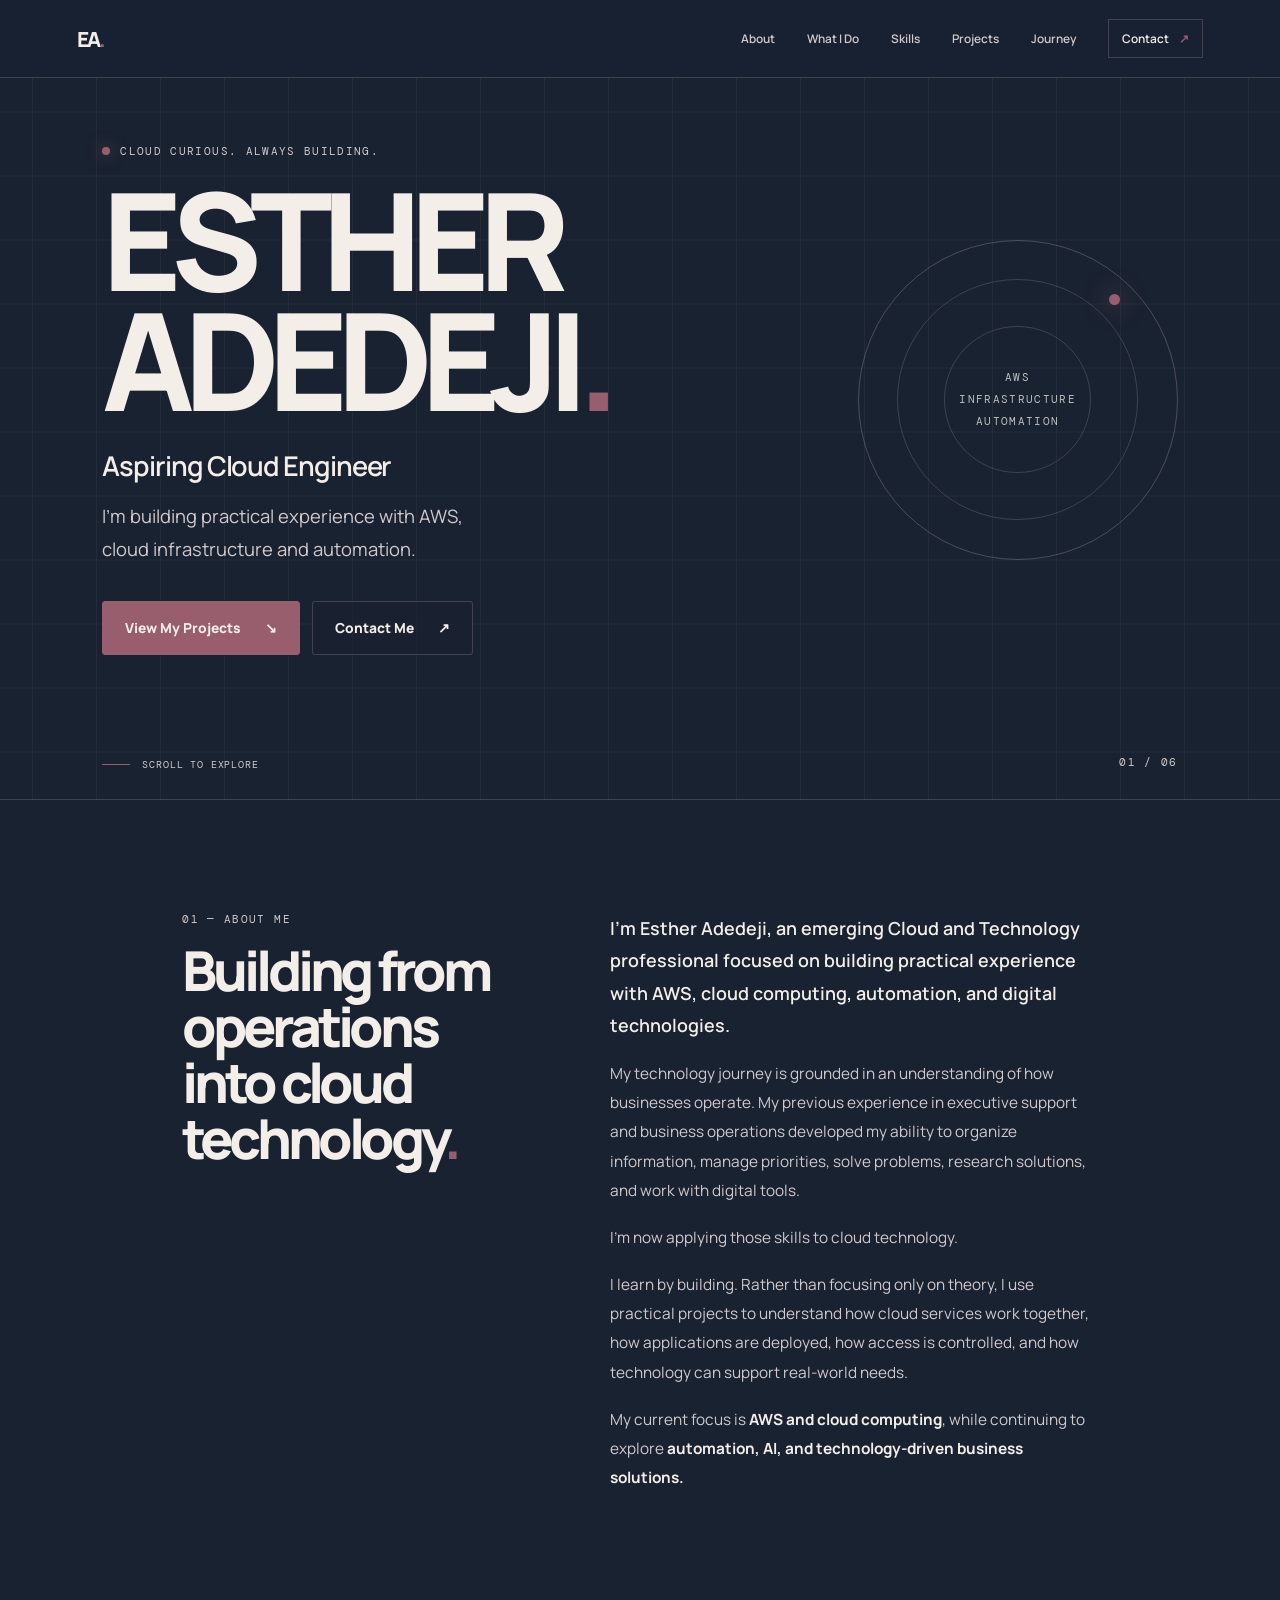
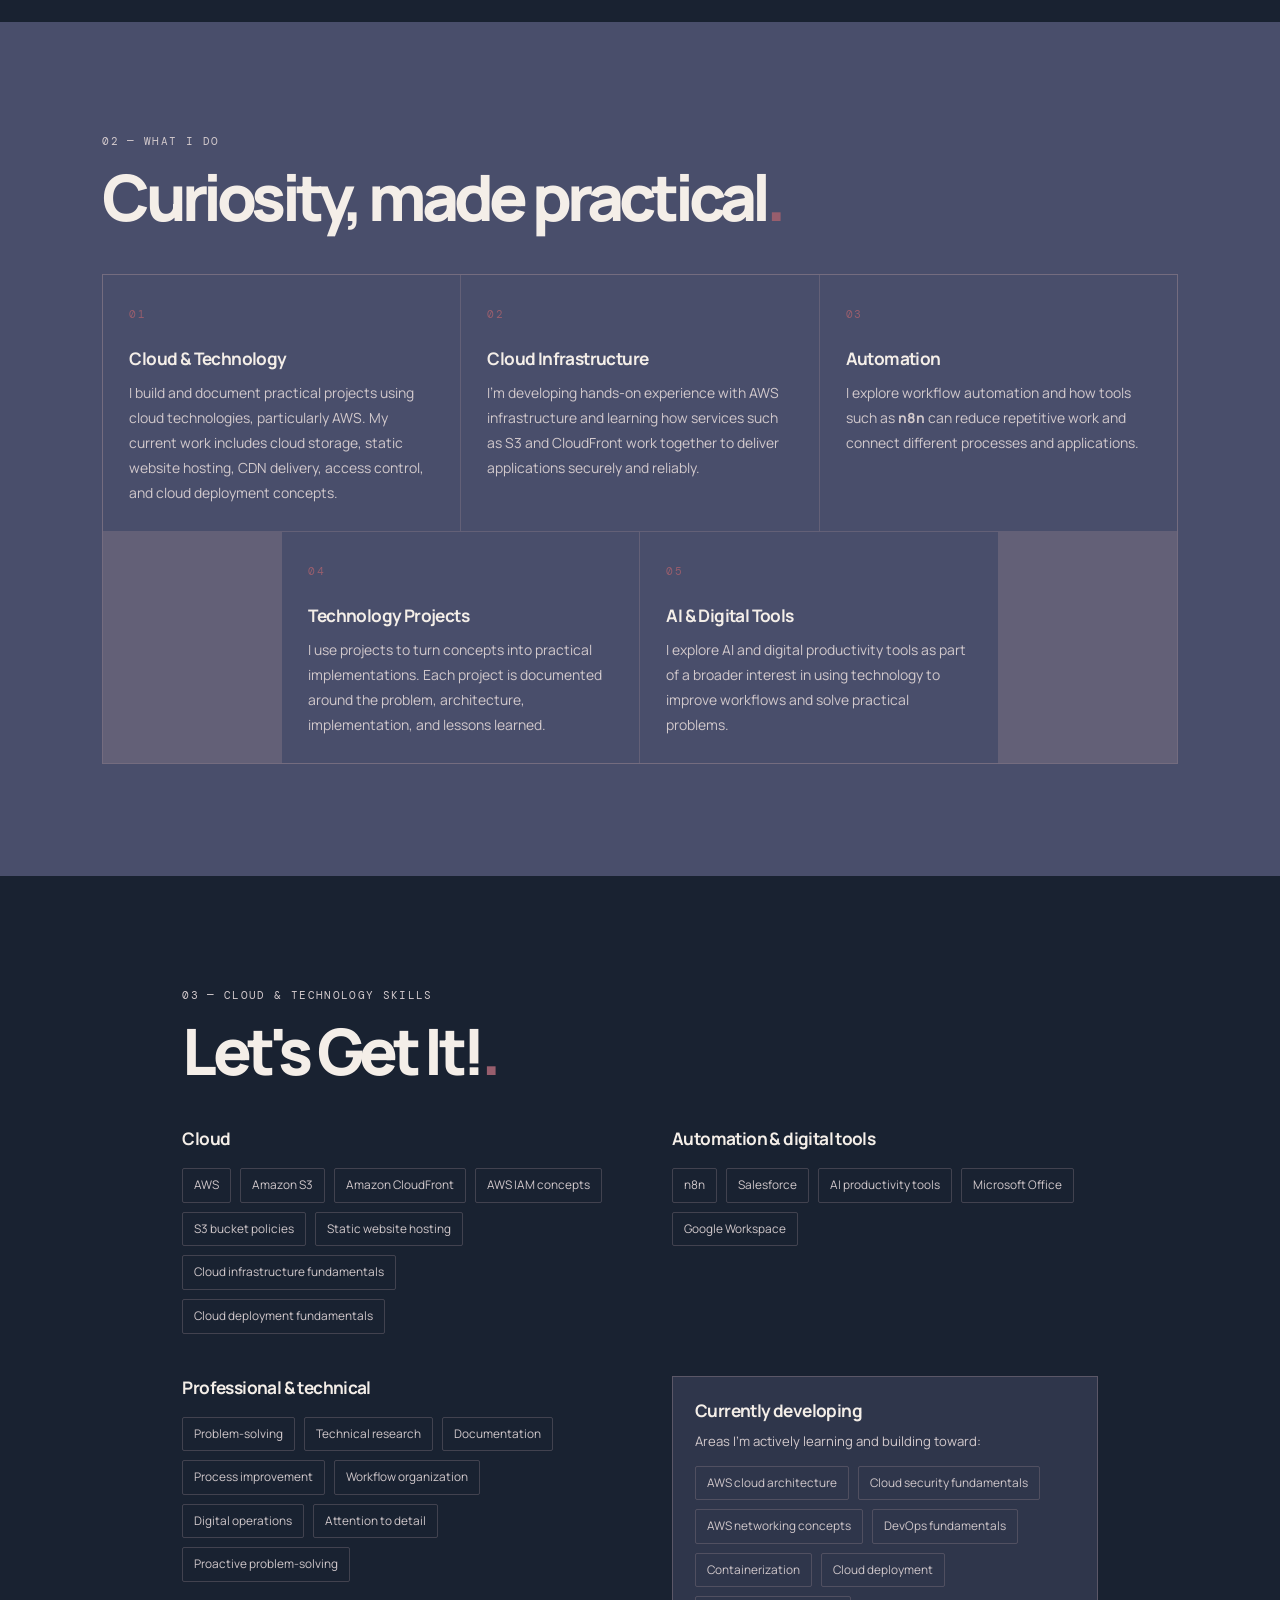
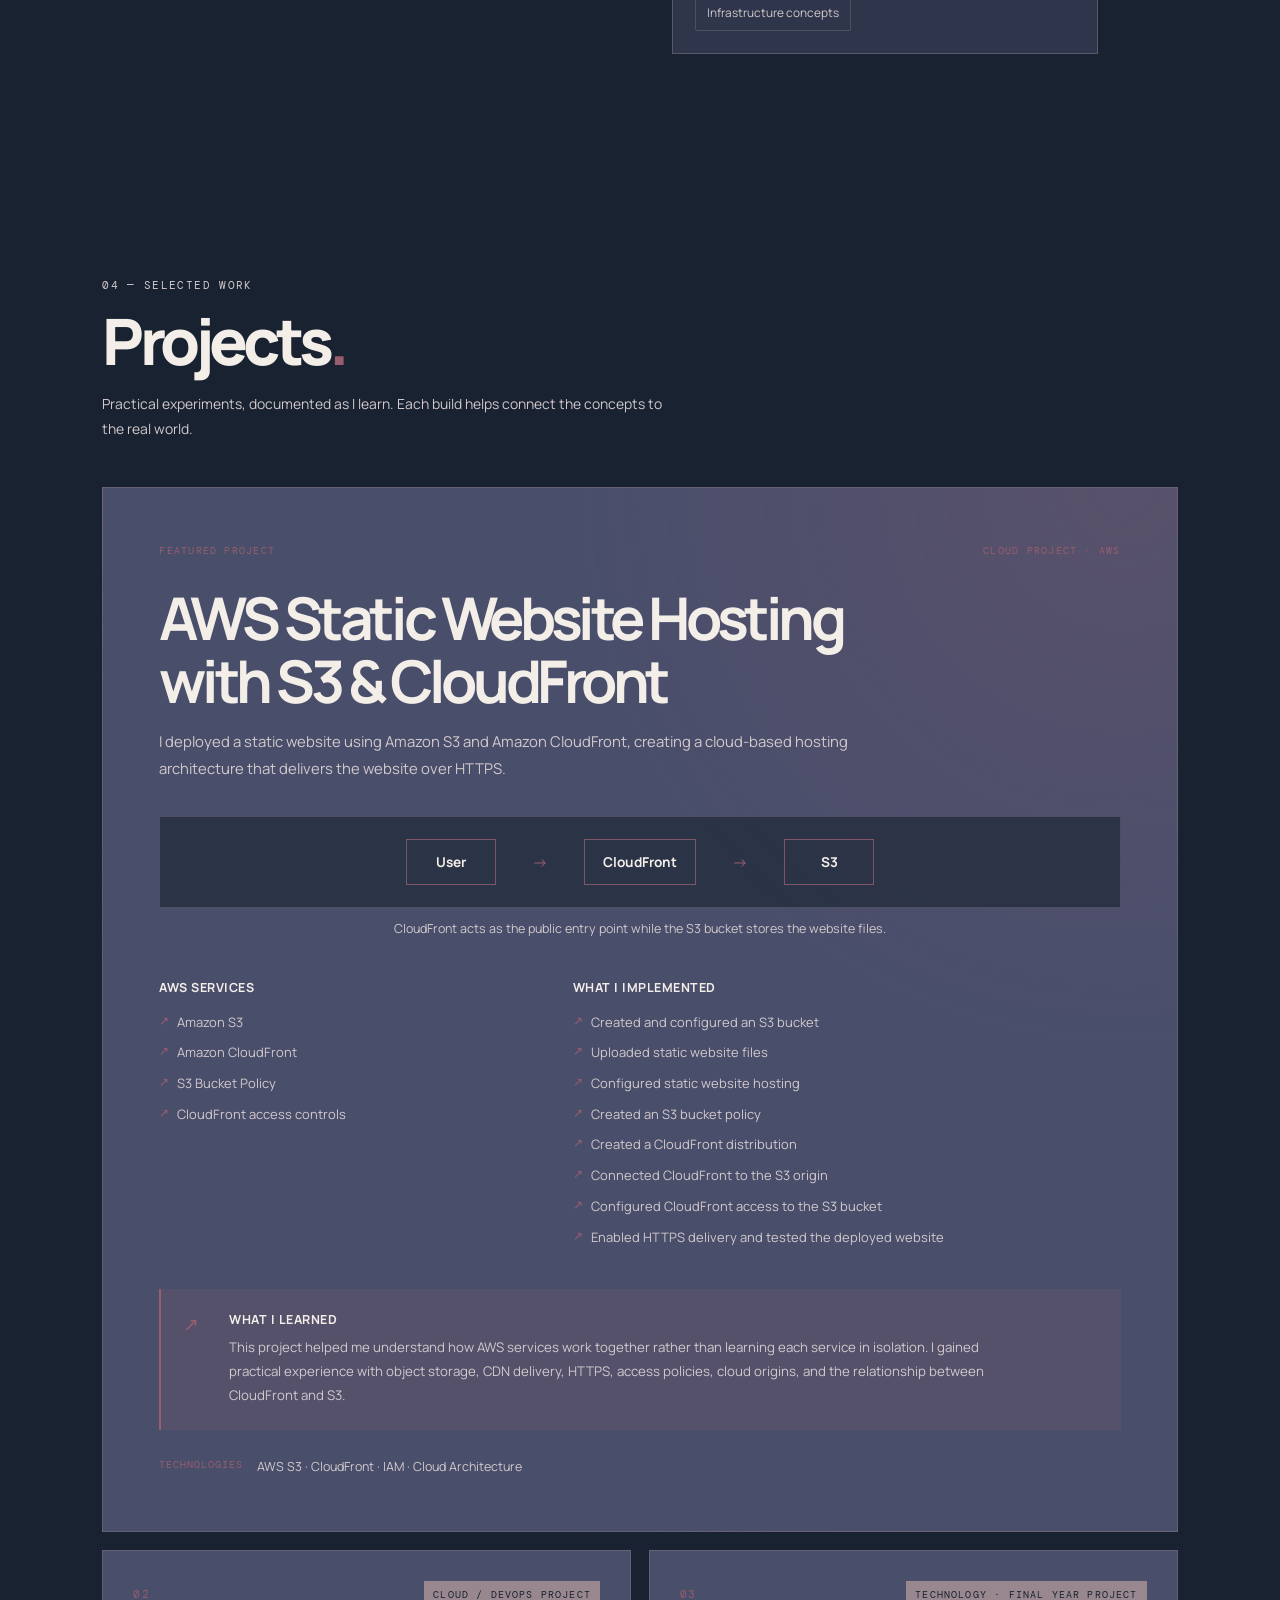
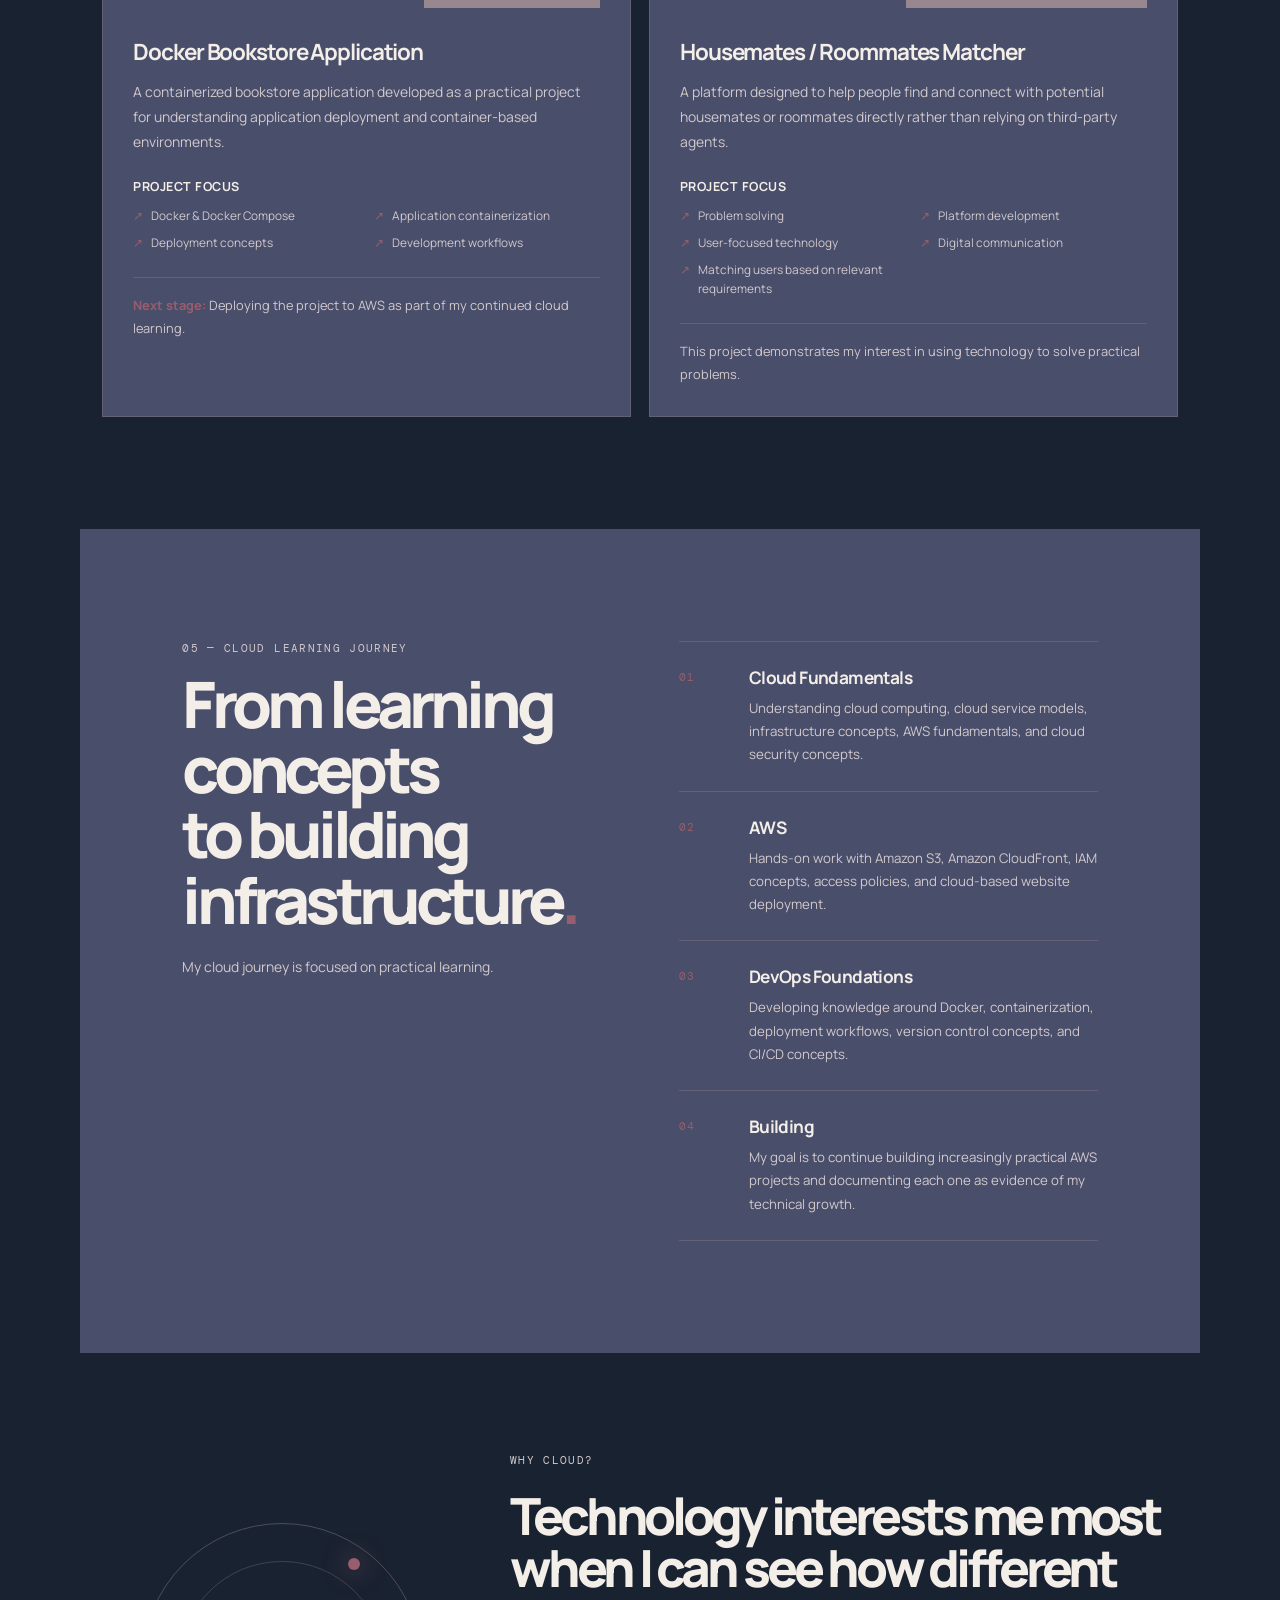
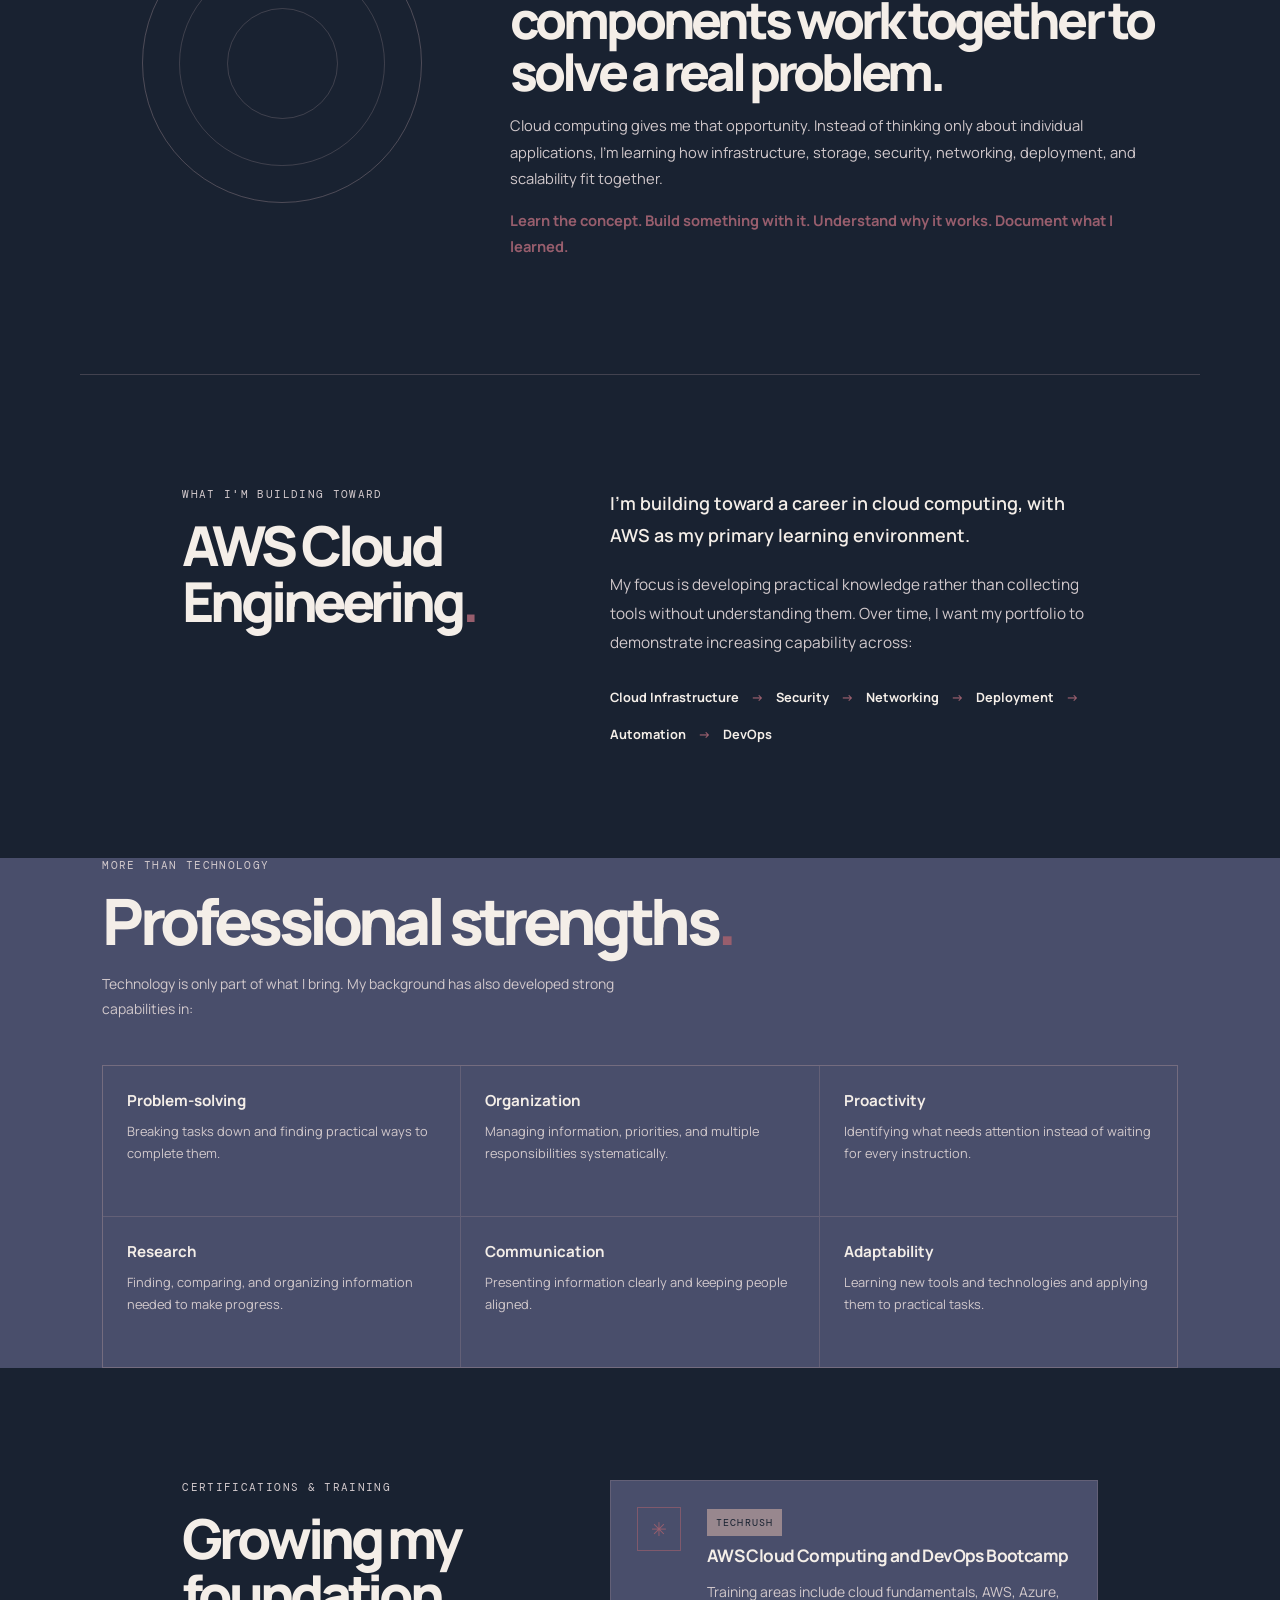
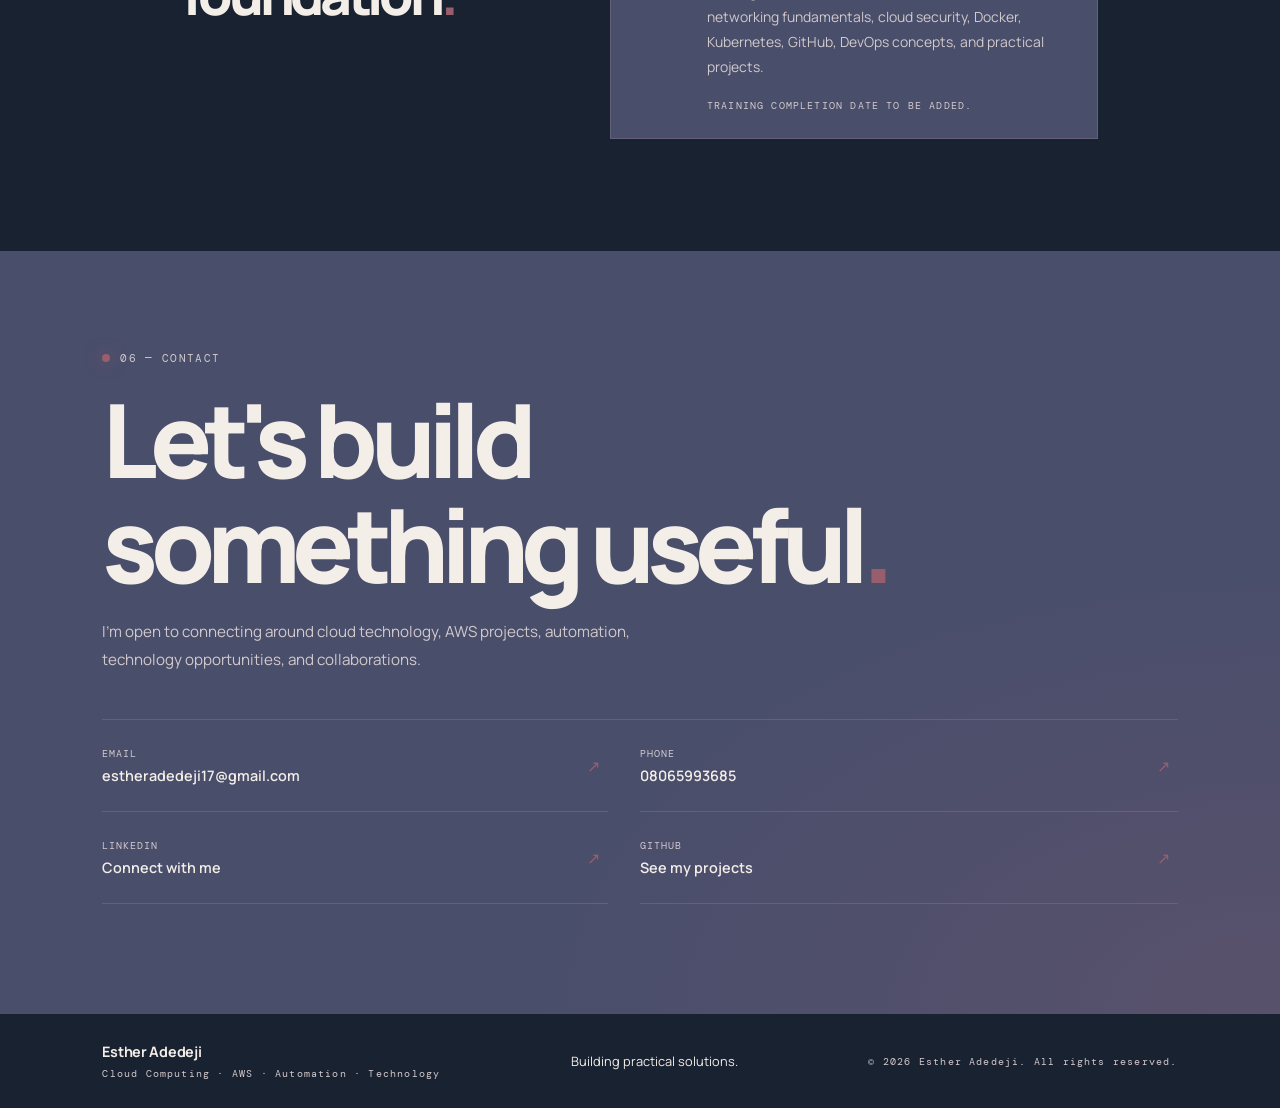
==== index.html @ 217da43b "Initial commit" ====
<!doctype html>
<html lang="en">
  <head>
    <meta charset="utf-8">
    <meta name="viewport" content="width=device-width, initial-scale=1">
    <meta
      name="description"
      content="Esther Adedeji is an emerging cloud and technology professional building practical experience with AWS, cloud infrastructure, and automation."
    >
    <meta name="theme-color" content="#192231">
    <title>Esther Adedeji | Cloud &amp; Technology</title>
    <link rel="stylesheet" href="style.css">
  </head>
  <body>
    <header class="site-header">
      <a class="wordmark" href="#home" aria-label="Esther Adedeji, home">EA<span class="accent">.</span></a>
      <nav class="main-nav" aria-label="Main navigation">
        <a href="#about">About</a>
        <a href="#what-i-do">What I Do</a>
        <a href="#skills">Skills</a>
        <a href="#projects">Projects</a>
        <a href="#journey">Journey</a>
        <a class="nav-contact" href="#contact">Contact <span aria-hidden="true">↗</span></a>
      </nav>
    </header>

    <main>
      <section class="hero" id="home" aria-labelledby="intro-title">
        <div class="hero-content">
          <p class="eyebrow"><span class="status-dot" aria-hidden="true"></span> Cloud curious. Always building.</p>
          <h1 id="intro-title">ESTHER<br>ADEDEJI<span class="accent">.</span></h1>
          <p class="role">Aspiring Cloud Engineer</p>
          <p class="intro">
            I'm building practical experience with AWS,<br class="desktop-break">
            cloud infrastructure and automation.
          </p>
          <div class="hero-actions">
            <a class="button" href="#projects">View My Projects <span aria-hidden="true">↘</span></a>
            <a class="button button-secondary" href="#contact">Contact Me <span aria-hidden="true">↗</span></a>
          </div>
        </div>
        <div class="hero-mark" aria-hidden="true">
          <span class="mark-line"></span>
          <span class="mark-text">AWS<br>INFRASTRUCTURE<br>AUTOMATION</span>
          <span class="mark-orbit"></span>
        </div>
        <a class="scroll-cue" href="#about"><span></span> Scroll to explore</a>
        <p class="hero-index" aria-hidden="true">01 / 06</p>
      </section>

      <section class="section about-section" id="about" aria-labelledby="about-title">
        <div class="section-label">
          <p class="eyebrow">01 — About me</p>
          <h2 id="about-title">Building from operations into cloud technology<span class="accent">.</span></h2>
        </div>
        <div class="section-copy">
          <p class="lead">I’m Esther Adedeji, an emerging Cloud and Technology professional focused on building practical experience with AWS, cloud computing, automation, and digital technologies.</p>
          <p>My technology journey is grounded in an understanding of how businesses operate. My previous experience in executive support and business operations developed my ability to organize information, manage priorities, solve problems, research solutions, and work with digital tools.</p>
          <p>I’m now applying those skills to cloud technology.</p>
          <p>I learn by building. Rather than focusing only on theory, I use practical projects to understand how cloud services work together, how applications are deployed, how access is controlled, and how technology can support real-world needs.</p>
          <p>My current focus is <strong>AWS and cloud computing</strong>, while continuing to explore <strong>automation, AI, and technology-driven business solutions.</strong></p>
        </div>
      </section>

      <section class="section what-section" id="what-i-do" aria-labelledby="what-title">
        <div class="section-heading">
          <p class="eyebrow">02 — What I do</p>
          <h2 id="what-title">Curiosity, made practical<span class="accent">.</span></h2>
        </div>
        <div class="service-grid">
          <article class="service-card">
            <span class="card-index">01</span>
            <h3>Cloud &amp; Technology</h3>
            <p>I build and document practical projects using cloud technologies, particularly AWS. My current work includes cloud storage, static website hosting, CDN delivery, access control, and cloud deployment concepts.</p>
          </article>
          <article class="service-card">
            <span class="card-index">02</span>
            <h3>Cloud Infrastructure</h3>
            <p>I’m developing hands-on experience with AWS infrastructure and learning how services such as S3 and CloudFront work together to deliver applications securely and reliably.</p>
          </article>
          <article class="service-card">
            <span class="card-index">03</span>
            <h3>Automation</h3>
            <p>I explore workflow automation and how tools such as <strong>n8n</strong> can reduce repetitive work and connect different processes and applications.</p>
          </article>
          <article class="service-card">
            <span class="card-index">04</span>
            <h3>Technology Projects</h3>
            <p>I use projects to turn concepts into practical implementations. Each project is documented around the problem, architecture, implementation, and lessons learned.</p>
          </article>
          <article class="service-card">
            <span class="card-index">05</span>
            <h3>AI &amp; Digital Tools</h3>
            <p>I explore AI and digital productivity tools as part of a broader interest in using technology to improve workflows and solve practical problems.</p>
          </article>
        </div>
      </section>

      <section class="section skills-section" id="skills" aria-labelledby="skills-title">
        <div class="section-heading">
          <p class="eyebrow">03 — Cloud &amp; technology skills</p>
          <h2 id="skills-title">Let's Get It!<span class="accent">.</span></h2>
        </div>
        <div class="skills-grid">
          <article class="skill-group">
            <h3>Cloud</h3>
            <ul class="tag-list">
              <li>AWS</li><li>Amazon S3</li><li>Amazon CloudFront</li><li>AWS IAM concepts</li>
              <li>S3 bucket policies</li><li>Static website hosting</li><li>Cloud infrastructure fundamentals</li>
              <li>Cloud deployment fundamentals</li>
            </ul>
          </article>
          <article class="skill-group">
            <h3>Automation &amp; digital tools</h3>
            <ul class="tag-list">
              <li>n8n</li><li>Salesforce</li><li>AI productivity tools</li><li>Microsoft Office</li><li>Google Workspace</li>
            </ul>
          </article>
          <article class="skill-group">
            <h3>Professional &amp; technical</h3>
            <ul class="tag-list">
              <li>Problem-solving</li><li>Technical research</li><li>Documentation</li><li>Process improvement</li>
              <li>Workflow organization</li><li>Digital operations</li><li>Attention to detail</li><li>Proactive problem-solving</li>
            </ul>
          </article>
          <article class="skill-group developing-group">
            <h3>Currently developing</h3>
            <p class="group-note">Areas I’m actively learning and building toward:</p>
            <ul class="tag-list">
              <li>AWS cloud architecture</li><li>Cloud security fundamentals</li><li>AWS networking concepts</li>
              <li>DevOps fundamentals</li><li>Containerization</li><li>Cloud deployment</li><li>Infrastructure concepts</li>
            </ul>
          </article>
        </div>
      </section>

      <section class="section projects-section" id="projects" aria-labelledby="projects-title">
        <div class="section-heading">
          <p class="eyebrow">04 — Selected work</p>
          <h2 id="projects-title">Projects<span class="accent">.</span></h2>
          <p class="section-intro">Practical experiments, documented as I learn. Each build helps connect the concepts to the real world.</p>
        </div>

        <article class="featured-project">
          <div class="project-topline"><span>FEATURED PROJECT</span><span>CLOUD PROJECT · AWS</span></div>
          <h3>AWS Static Website Hosting<br>with S3 &amp; CloudFront</h3>
          <p class="project-summary">I deployed a static website using Amazon S3 and Amazon CloudFront, creating a cloud-based hosting architecture that delivers the website over HTTPS.</p>
          <div class="architecture" aria-label="Architecture: User to CloudFront to S3">
            <span>User</span><i aria-hidden="true">→</i><span>CloudFront</span><i aria-hidden="true">→</i><span>S3</span>
          </div>
          <p class="architecture-note">CloudFront acts as the public entry point while the S3 bucket stores the website files.</p>
          <div class="project-details">
            <div>
              <h4>AWS services</h4>
              <ul class="check-list">
                <li>Amazon S3</li><li>Amazon CloudFront</li><li>S3 Bucket Policy</li><li>CloudFront access controls</li>
              </ul>
            </div>
            <div>
              <h4>What I implemented</h4>
              <ul class="check-list">
                <li>Created and configured an S3 bucket</li>
                <li>Uploaded static website files</li>
                <li>Configured static website hosting</li>
                <li>Created an S3 bucket policy</li>
                <li>Created a CloudFront distribution</li>
                <li>Connected CloudFront to the S3 origin</li>
                <li>Configured CloudFront access to the S3 bucket</li>
                <li>Enabled HTTPS delivery and tested the deployed website</li>
              </ul>
            </div>
          </div>
          <div class="learning-note">
            <span class="note-mark" aria-hidden="true">↗</span>
            <div>
              <h4>What I learned</h4>
              <p>This project helped me understand how AWS services work together rather than learning each service in isolation. I gained practical experience with object storage, CDN delivery, HTTPS, access policies, cloud origins, and the relationship between CloudFront and S3.</p>
            </div>
          </div>
          <div class="tech-line"><strong>TECHNOLOGIES</strong><span>AWS S3 · CloudFront · IAM · Cloud Architecture</span></div>
        </article>

        <div class="other-projects">
          <article class="project-card">
            <div class="project-card-heading"><span class="project-number">02</span><span class="project-type">CLOUD / DEVOPS PROJECT</span></div>
            <h3>Docker Bookstore Application</h3>
            <p>A containerized bookstore application developed as a practical project for understanding application deployment and container-based environments.</p>
            <h4>Project focus</h4>
            <ul class="check-list">
              <li>Docker &amp; Docker Compose</li><li>Application containerization</li>
              <li>Deployment concepts</li><li>Development workflows</li>
            </ul>
            <p class="next-stage"><strong>Next stage:</strong> Deploying the project to AWS as part of my continued cloud learning.</p>
          </article>
          <article class="project-card">
            <div class="project-card-heading"><span class="project-number">03</span><span class="project-type">TECHNOLOGY · FINAL YEAR PROJECT</span></div>
            <h3>Housemates / Roommates Matcher</h3>
            <p>A platform designed to help people find and connect with potential housemates or roommates directly rather than relying on third-party agents.</p>
            <h4>Project focus</h4>
            <ul class="check-list">
              <li>Problem solving</li><li>Platform development</li>
              <li>User-focused technology</li><li>Digital communication</li>
              <li>Matching users based on relevant requirements</li>
            </ul>
            <p class="next-stage">This project demonstrates my interest in using technology to solve practical problems.</p>
          </article>
        </div>
      </section>

      <section class="section journey-section" id="journey" aria-labelledby="journey-title">
        <div class="section-heading">
          <p class="eyebrow">05 — Cloud learning journey</p>
          <h2 id="journey-title">From learning concepts<br>to building infrastructure<span class="accent">.</span></h2>
          <p class="section-intro">My cloud journey is focused on practical learning.</p>
        </div>
        <div class="timeline">
          <article class="timeline-item">
            <span class="timeline-number">01</span><div><h3>Cloud Fundamentals</h3><p>Understanding cloud computing, cloud service models, infrastructure concepts, AWS fundamentals, and cloud security concepts.</p></div>
          </article>
          <article class="timeline-item">
            <span class="timeline-number">02</span><div><h3>AWS</h3><p>Hands-on work with Amazon S3, Amazon CloudFront, IAM concepts, access policies, and cloud-based website deployment.</p></div>
          </article>
          <article class="timeline-item">
            <span class="timeline-number">03</span><div><h3>DevOps Foundations</h3><p>Developing knowledge around Docker, containerization, deployment workflows, version control concepts, and CI/CD concepts.</p></div>
          </article>
          <article class="timeline-item">
            <span class="timeline-number">04</span><div><h3>Building</h3><p>My goal is to continue building increasingly practical AWS projects and documenting each one as evidence of my technical growth.</p></div>
          </article>
        </div>
      </section>

      <section class="why-section" aria-labelledby="why-title">
        <div class="why-orbit" aria-hidden="true"><span></span></div>
        <div class="why-copy">
          <p class="eyebrow">Why cloud?</p>
          <h2 id="why-title">Technology interests me most when I can see how different components work together to solve a real problem.</h2>
          <p>Cloud computing gives me that opportunity. Instead of thinking only about individual applications, I’m learning how infrastructure, storage, security, networking, deployment, and scalability fit together.</p>
          <p class="principle">Learn the concept. Build something with it. Understand why it works. Document what I learned.</p>
        </div>
      </section>

      <section class="section building-section" aria-labelledby="building-title">
        <div class="section-label">
          <p class="eyebrow">What I'm building toward</p>
          <h2 id="building-title">AWS Cloud Engineering<span class="accent">.</span></h2>
        </div>
        <div class="section-copy">
          <p class="lead">I’m building toward a career in cloud computing, with AWS as my primary learning environment.</p>
          <p>My focus is developing practical knowledge rather than collecting tools without understanding them. Over time, I want my portfolio to demonstrate increasing capability across:</p>
          <div class="capability-path" aria-label="Cloud infrastructure, security, networking, deployment, automation, DevOps">
            <span>Cloud Infrastructure</span><i aria-hidden="true">→</i><span>Security</span><i aria-hidden="true">→</i>
            <span>Networking</span><i aria-hidden="true">→</i><span>Deployment</span><i aria-hidden="true">→</i>
            <span>Automation</span><i aria-hidden="true">→</i><span>DevOps</span>
          </div>
        </div>
      </section>

      <section class="strengths-section" aria-labelledby="strengths-title">
        <div class="section-heading">
          <p class="eyebrow">More than technology</p>
          <h2 id="strengths-title">Professional strengths<span class="accent">.</span></h2>
          <p class="section-intro">Technology is only part of what I bring. My background has also developed strong capabilities in:</p>
        </div>
        <div class="strength-grid">
          <article><h3>Problem-solving</h3><p>Breaking tasks down and finding practical ways to complete them.</p></article>
          <article><h3>Organization</h3><p>Managing information, priorities, and multiple responsibilities systematically.</p></article>
          <article><h3>Proactivity</h3><p>Identifying what needs attention instead of waiting for every instruction.</p></article>
          <article><h3>Research</h3><p>Finding, comparing, and organizing information needed to make progress.</p></article>
          <article><h3>Communication</h3><p>Presenting information clearly and keeping people aligned.</p></article>
          <article><h3>Adaptability</h3><p>Learning new tools and technologies and applying them to practical tasks.</p></article>
        </div>
      </section>

      <section class="section training-section" aria-labelledby="training-title">
        <div class="section-label">
          <p class="eyebrow">Certifications &amp; training</p>
          <h2 id="training-title">Growing my foundation<span class="accent">.</span></h2>
        </div>
        <article class="training-card">
          <span class="training-icon" aria-hidden="true">✳</span>
          <div>
            <p class="project-type">TECHRUSH</p>
            <h3>AWS Cloud Computing and DevOps Bootcamp</h3>
            <p>Training areas include cloud fundamentals, AWS, Azure, networking fundamentals, cloud security, Docker, Kubernetes, GitHub, DevOps concepts, and practical projects.</p>
            <p class="training-footnote">Training completion date to be added.</p>
          </div>
        </article>
      </section>

      <section class="contact-section" id="contact" aria-labelledby="contact-title">
        <p class="eyebrow"><span class="status-dot" aria-hidden="true"></span> 06 — Contact</p>
        <h2 id="contact-title">Let's build<br>something useful<span class="accent">.</span></h2>
        <p class="contact-intro">I’m open to connecting around cloud technology, AWS projects, automation, technology opportunities, and collaborations.</p>
        <div class="contact-grid">
          <a href="mailto:estheradedeji17@gmail.com"><span>Email</span><strong>estheradedeji17@gmail.com</strong><span class="contact-arrow" aria-hidden="true">↗</span></a>
          <a href="tel:08065993685"><span>Phone</span><strong>08065993685</strong><span class="contact-arrow" aria-hidden="true">↗</span></a>
          <a href="https://www.linkedin.com/in/esther-adedeji-15a470213/" target="_blank" rel="noopener noreferrer"><span>LinkedIn</span><strong>Connect with me</strong><span class="contact-arrow" aria-hidden="true">↗</span></a>
          <a href="https://github.com/EstelleOO7" target="_blank" rel="noopener noreferrer"><span>GitHub</span><strong>See my projects</strong><span class="contact-arrow" aria-hidden="true">↗</span></a>
        </div>
      </section>
    </main>

    <footer class="site-footer">
      <div class="footer-brand"><strong>Esther Adedeji</strong><span>Cloud Computing · AWS · Automation · Technology</span></div>
      <p>Building practical solutions.</p>
      <span class="copyright">© 2026 Esther Adedeji. All rights reserved.</span>
    </footer>
  </body>
</html>
---- style.css ----
@import url("https://fonts.googleapis.com/css2?family=DM+Mono:wght@400;500&family=Manrope:wght@400;500;600;700;800&display=swap");

:root {
  color-scheme: dark;
  --background: #192231;
  --surface: #494e6b;
  --surface-light: #98878e;
  --text: #f4eee8;
  --muted: #d2c9cc;
  --accent: #985e6d;
  --line: rgba(152, 135, 142, 0.32);
  --mono: "DM Mono", "Courier New", monospace;
  --sans: "Manrope", "Segoe UI", sans-serif;
}

* {
  box-sizing: border-box;
}

html {
  scroll-behavior: smooth;
  scroll-padding-top: 82px;
}

body {
  margin: 0;
  background: var(--background);
  color: var(--text);
  font-family: var(--sans);
  -webkit-font-smoothing: antialiased;
}

a {
  color: inherit;
}

.accent {
  color: var(--accent);
}

.site-header {
  position: absolute;
  z-index: 5;
  top: 0;
  left: 0;
  display: flex;
  width: 100%;
  height: 78px;
  align-items: center;
  justify-content: space-between;
  padding: 0 max(6vw, calc((100vw - 1180px) / 2));
  border-bottom: 1px solid var(--line);
  background: rgba(25, 34, 49, 0.88);
  backdrop-filter: blur(14px);
}

.wordmark {
  font-size: 1.3rem;
  font-weight: 800;
  letter-spacing: -0.08em;
  text-decoration: none;
}

.main-nav {
  display: flex;
  align-items: center;
  gap: clamp(16px, 2.5vw, 34px);
}

.main-nav a {
  color: var(--muted);
  font-size: 0.74rem;
  font-weight: 600;
  text-decoration: none;
  transition: color 160ms ease;
}

.main-nav a:hover,
.main-nav a:focus-visible {
  color: var(--accent);
}

.main-nav .nav-contact {
  padding: 10px 13px;
  border: 1px solid var(--line);
  color: var(--text);
}

.nav-contact span {
  margin-left: 8px;
  color: var(--accent);
}

.hero {
  position: relative;
  display: flex;
  min-height: min(800px, 100vh);
  align-items: center;
  overflow: hidden;
  padding: 120px max(8vw, calc((100vw - 1120px) / 2));
  border-bottom: 1px solid var(--line);
  background-image:
    linear-gradient(rgba(152, 135, 142, 0.09) 1px, transparent 1px),
    linear-gradient(90deg, rgba(152, 135, 142, 0.09) 1px, transparent 1px);
  background-position: center;
  background-size: 64px 64px;
}

.hero-content {
  position: relative;
  z-index: 1;
  max-width: 760px;
}

.eyebrow,
.project-number,
.project-type,
.project-tag,
.site-footer,
.hero-index,
.mark-text,
.card-index,
.timeline-number,
.training-footnote {
  font-family: var(--mono);
  font-size: 0.7rem;
  letter-spacing: 0.12em;
  text-transform: uppercase;
}

.eyebrow {
  display: flex;
  align-items: center;
  gap: 10px;
  margin: 0 0 22px;
  color: var(--muted);
}

.status-dot {
  width: 8px;
  height: 8px;
  flex: 0 0 auto;
  border-radius: 50%;
  background: var(--accent);
  box-shadow: 0 0 16px rgba(152, 94, 109, 0.7);
}

h1,
h2,
h3,
h4,
p {
  overflow-wrap: break-word;
}

h1 {
  margin: 0;
  font-size: clamp(4rem, 10.6vw, 9rem);
  font-weight: 800;
  letter-spacing: -0.085em;
  line-height: 0.88;
}

.role {
  margin: 28px 0 0;
  font-size: clamp(1.2rem, 2.4vw, 1.7rem);
  font-weight: 600;
  letter-spacing: -0.04em;
}

.intro {
  margin: 16px 0 0;
  color: var(--muted);
  font-size: clamp(1rem, 1.6vw, 1.15rem);
  line-height: 1.8;
}

.hero-actions {
  display: flex;
  flex-wrap: wrap;
  gap: 12px;
  margin-top: 34px;
}

.button {
  display: inline-flex;
  min-height: 54px;
  align-items: center;
  justify-content: center;
  gap: 24px;
  padding: 0 22px;
  border: 1px solid var(--accent);
  border-radius: 3px;
  background: var(--accent);
  color: var(--text);
  font-size: 0.86rem;
  font-weight: 800;
  text-decoration: none;
  transition: background 160ms ease, color 160ms ease, transform 160ms ease;
}

.button:hover {
  transform: translateY(-2px);
  background: transparent;
  color: var(--accent);
}

.button-secondary {
  border-color: var(--line);
  background: rgba(25, 34, 49, 0.72);
  color: var(--text);
}

.button-secondary:hover {
  border-color: var(--accent);
  color: var(--accent);
}

.button:focus-visible,
a:focus-visible {
  outline: 2px solid var(--accent);
  outline-offset: 4px;
}

.hero-mark {
  position: absolute;
  top: 50%;
  right: max(8vw, calc((100vw - 1120px) / 2));
  width: clamp(170px, 25vw, 330px);
  aspect-ratio: 1;
  transform: translateY(-50%);
}

.mark-line {
  position: absolute;
  inset: 0;
  border: 1px solid rgba(152, 135, 142, 0.42);
  border-radius: 50%;
}

.mark-line::before,
.mark-line::after {
  position: absolute;
  inset: 12%;
  border: 1px solid rgba(152, 135, 142, 0.3);
  border-radius: 50%;
  content: "";
}

.mark-line::after {
  inset: 27%;
}

.mark-text {
  position: absolute;
  top: 50%;
  left: 50%;
  color: rgba(244, 238, 232, 0.76);
  line-height: 2;
  text-align: center;
  transform: translate(-50%, -50%);
}

.mark-orbit {
  position: absolute;
  top: 17%;
  right: 18%;
  width: 11px;
  height: 11px;
  border-radius: 50%;
  background: var(--accent);
  box-shadow: 0 0 24px rgba(152, 94, 109, 0.9);
}

.hero-index {
  position: absolute;
  right: max(8vw, calc((100vw - 1120px) / 2));
  bottom: 30px;
  margin: 0;
  color: var(--muted);
}

.scroll-cue {
  position: absolute;
  bottom: 28px;
  left: max(8vw, calc((100vw - 1120px) / 2));
  display: flex;
  align-items: center;
  gap: 12px;
  color: var(--muted);
  font-family: var(--mono);
  font-size: 0.65rem;
  letter-spacing: 0.08em;
  text-decoration: none;
  text-transform: uppercase;
}

.scroll-cue span {
  width: 28px;
  height: 1px;
  background: var(--accent);
}

.section {
  max-width: 1120px;
  margin: 0 auto;
  padding: 112px 8vw;
}

.about-section,
.building-section,
.training-section {
  display: grid;
  grid-template-columns: minmax(220px, 0.8fr) minmax(0, 1.2fr);
  gap: clamp(36px, 8vw, 110px);
}

.section-label .eyebrow,
.section-heading .eyebrow {
  margin-bottom: 16px;
}

h2 {
  margin: 0;
  font-size: clamp(2.6rem, 5vw, 4.4rem);
  font-weight: 800;
  letter-spacing: -0.075em;
  line-height: 1.02;
}

.section-label h2 {
  font-size: clamp(2.3rem, 4.3vw, 3.7rem);
}

.section-copy {
  color: var(--muted);
  font-size: 0.96rem;
  line-height: 1.9;
}

.section-copy p {
  margin: 0 0 18px;
}

.section-copy strong,
.check-list strong {
  color: var(--text);
}

.section-copy .lead {
  color: var(--text);
  font-size: 1.12rem;
  font-weight: 600;
  line-height: 1.8;
}

.what-section,
.strengths-section {
  max-width: none;
  padding-right: max(8vw, calc((100vw - 1120px) / 2));
  padding-left: max(8vw, calc((100vw - 1120px) / 2));
  background: var(--surface);
}

.section-heading {
  max-width: 680px;
  margin-bottom: 44px;
}

.service-grid {
  display: grid;
  grid-template-columns: repeat(6, minmax(0, 1fr));
  gap: 1px;
  border: 1px solid var(--line);
  background: var(--line);
}

.service-card {
  grid-column: span 2;
  min-height: 230px;
  padding: 26px;
  background: var(--surface);
}

.service-card:nth-child(4) {
  grid-column: 2 / span 2;
}

.card-index {
  color: var(--accent);
}

.service-card h3,
.skill-group h3,
.timeline-item h3,
.training-card h3 {
  margin: 24px 0 10px;
  font-size: 1.08rem;
  letter-spacing: -0.035em;
}

.service-card p,
.section-intro,
.project-card > p,
.training-card > div > p:not(.project-type):not(.training-footnote) {
  margin: 0;
  color: var(--muted);
  font-size: 0.87rem;
  line-height: 1.8;
}

.skills-grid {
  display: grid;
  grid-template-columns: repeat(2, minmax(0, 1fr));
  gap: 42px 64px;
}

.skill-group h3 {
  margin: 0 0 18px;
}

.tag-list {
  display: flex;
  flex-wrap: wrap;
  gap: 9px;
  margin: 0;
  padding: 0;
  list-style: none;
}

.tag-list li {
  padding: 8px 11px;
  border: 1px solid var(--line);
  border-radius: 2px;
  color: var(--muted);
  font-size: 0.74rem;
  line-height: 1.4;
}

.developing-group {
  padding: 22px;
  border: 1px solid rgba(152, 135, 142, 0.42);
  background: rgba(73, 78, 107, 0.45);
}

.group-note {
  margin: -8px 0 16px;
  color: var(--muted);
  font-size: 0.82rem;
}

.projects-section {
  max-width: none;
  padding-right: max(8vw, calc((100vw - 1120px) / 2));
  padding-left: max(8vw, calc((100vw - 1120px) / 2));
}

.projects-section > .section-heading {
  margin-bottom: 46px;
}

.projects-section .section-intro,
.strengths-section .section-intro {
  max-width: 560px;
  margin-top: 18px;
}

.featured-project {
  padding: clamp(24px, 5vw, 56px);
  border: 1px solid var(--line);
  background:
    radial-gradient(ellipse at 95% 0, rgba(152, 94, 109, 0.2), transparent 38%),
    var(--surface);
}

.project-topline,
.project-card-heading {
  display: flex;
  align-items: center;
  justify-content: space-between;
  gap: 16px;
  color: var(--accent);
  font-family: var(--mono);
  font-size: 0.64rem;
  letter-spacing: 0.12em;
}

.featured-project > h3 {
  margin: 30px 0 16px;
  font-size: clamp(2rem, 4.6vw, 4rem);
  letter-spacing: -0.075em;
  line-height: 1.06;
}

.project-summary {
  max-width: 740px;
  margin: 0;
  color: var(--muted);
  font-size: 0.93rem;
  line-height: 1.8;
}

.architecture {
  display: flex;
  align-items: center;
  justify-content: center;
  gap: clamp(10px, 3vw, 36px);
  margin-top: 34px;
  padding: 22px;
  border: 1px solid var(--line);
  background: rgba(25, 34, 49, 0.62);
}

.architecture span {
  min-width: 90px;
  padding: 13px 18px;
  border: 1px solid rgba(152, 94, 109, 0.78);
  color: var(--text);
  font-size: 0.85rem;
  font-weight: 700;
  text-align: center;
}

.architecture i,
.capability-path i {
  color: var(--accent);
  font-style: normal;
}

.architecture-note {
  margin: 12px 0 0;
  color: var(--muted);
  font-size: 0.78rem;
  text-align: center;
}

.project-details {
  display: grid;
  grid-template-columns: 0.8fr 1.2fr;
  gap: 48px;
  margin-top: 42px;
}

.featured-project h4,
.project-card h4,
.learning-note h4 {
  margin: 0 0 16px;
  font-size: 0.78rem;
  font-weight: 700;
  letter-spacing: 0.04em;
  text-transform: uppercase;
}

.check-list {
  display: grid;
  gap: 10px;
  margin: 0;
  padding: 0;
  color: var(--muted);
  font-size: 0.81rem;
  line-height: 1.6;
  list-style: none;
}

.check-list li {
  position: relative;
  padding-left: 18px;
}

.check-list li::before {
  position: absolute;
  left: 0;
  color: var(--accent);
  content: "↗";
  font-size: 0.72rem;
}

.learning-note {
  display: grid;
  grid-template-columns: 30px 1fr;
  gap: 16px;
  margin-top: 42px;
  padding: 22px;
  border-left: 2px solid var(--accent);
  background: rgba(152, 94, 109, 0.16);
}

.note-mark {
  color: var(--accent);
  font-size: 1.2rem;
}

.learning-note h4 {
  margin: 0 0 8px;
}

.learning-note p {
  max-width: 800px;
  margin: 0;
  color: var(--muted);
  font-size: 0.83rem;
  line-height: 1.8;
}

.tech-line {
  display: flex;
  flex-wrap: wrap;
  gap: 14px;
  margin-top: 28px;
  color: var(--muted);
  font-size: 0.78rem;
}

.tech-line strong {
  color: var(--accent);
  font-family: var(--mono);
  font-size: 0.62rem;
  font-weight: 400;
  letter-spacing: 0.1em;
}

.other-projects {
  display: grid;
  grid-template-columns: repeat(2, minmax(0, 1fr));
  gap: 18px;
  margin-top: 18px;
}

.project-card {
  padding: 30px;
  border: 1px solid var(--line);
  background: var(--surface);
}

.project-number {
  color: var(--accent);
}

.project-type {
  display: inline-block;
  padding: 7px 9px;
  background: var(--surface-light);
  color: var(--background);
  font-size: 0.61rem;
}

.project-card h3 {
  margin: 28px 0 12px;
  font-size: 1.4rem;
  letter-spacing: -0.05em;
}

.project-card > p {
  margin-bottom: 22px;
}

.project-card h4 {
  margin: 24px 0 12px;
}

.project-card .check-list {
  grid-template-columns: repeat(2, minmax(0, 1fr));
  gap: 8px 14px;
  font-size: 0.74rem;
}

.project-card .next-stage {
  margin: 24px 0 0;
  padding-top: 16px;
  border-top: 1px solid var(--line);
  font-size: 0.8rem;
}

.next-stage strong {
  color: var(--accent);
}

.journey-section {
  display: grid;
  grid-template-columns: 0.9fr 1.1fr;
  gap: clamp(36px, 8vw, 110px);
  background: var(--surface);
}

.journey-section .section-heading {
  margin: 0;
}

.journey-section .section-intro {
  margin-top: 22px;
}

.timeline {
  border-top: 1px solid var(--line);
}

.timeline-item {
  display: grid;
  grid-template-columns: 52px 1fr;
  gap: 18px;
  padding: 24px 0;
  border-bottom: 1px solid var(--line);
}

.timeline-number {
  padding-top: 4px;
  color: var(--accent);
}

.timeline-item h3 {
  margin: 0 0 8px;
}

.timeline-item p {
  margin: 0;
  color: var(--muted);
  font-size: 0.83rem;
  line-height: 1.75;
}

.why-section {
  position: relative;
  display: grid;
  min-height: 490px;
  grid-template-columns: 0.7fr 1.3fr;
  align-items: center;
  gap: 48px;
  overflow: hidden;
  padding: 100px max(8vw, calc((100vw - 1120px) / 2));
}

.why-orbit {
  position: relative;
  width: min(280px, 100%);
  aspect-ratio: 1;
  justify-self: center;
  border: 1px solid rgba(152, 135, 142, 0.42);
  border-radius: 50%;
}

.why-orbit::before,
.why-orbit::after {
  position: absolute;
  inset: 13%;
  border: 1px solid rgba(152, 135, 142, 0.3);
  border-radius: 50%;
  content: "";
}

.why-orbit::after {
  inset: 30%;
}

.why-orbit span {
  position: absolute;
  top: 12%;
  right: 22%;
  z-index: 1;
  width: 12px;
  height: 12px;
  border-radius: 50%;
  background: var(--accent);
  box-shadow: 0 0 24px rgba(152, 94, 109, 0.9);
}

.why-copy {
  position: relative;
  z-index: 1;
}

.why-copy h2 {
  max-width: 720px;
  font-size: clamp(2rem, 4vw, 3.4rem);
}

.why-copy > p:not(.eyebrow) {
  max-width: 640px;
  color: var(--muted);
  font-size: 0.92rem;
  line-height: 1.8;
}

.why-copy .principle {
  color: var(--accent) !important;
  font-weight: 700;
}

.building-section {
  border-top: 1px solid var(--line);
}

.capability-path {
  display: flex;
  flex-wrap: wrap;
  align-items: center;
  gap: 12px;
  margin-top: 28px;
  color: var(--text);
  font-size: 0.8rem;
  font-weight: 700;
}

.strengths-section {
  background: var(--surface);
}

.strength-grid {
  display: grid;
  grid-template-columns: repeat(3, minmax(0, 1fr));
  gap: 1px;
  border: 1px solid var(--line);
  background: var(--line);
}

.strength-grid article {
  min-height: 150px;
  padding: 24px;
  background: var(--surface);
}

.strength-grid h3 {
  margin: 0 0 10px;
  font-size: 0.95rem;
}

.strength-grid p {
  margin: 0;
  color: var(--muted);
  font-size: 0.8rem;
  line-height: 1.7;
}

.training-card {
  display: grid;
  grid-template-columns: 48px 1fr;
  gap: 22px;
  padding: 26px;
  border: 1px solid var(--line);
  background: var(--surface);
}

.training-icon {
  display: grid;
  width: 44px;
  height: 44px;
  place-items: center;
  border: 1px solid rgba(152, 94, 109, 0.7);
  color: var(--accent);
  font-size: 1.2rem;
}

.training-card .project-type {
  margin: 2px 0 8px;
  color: var(--background);
}

.training-card h3 {
  margin: 0 0 12px;
}

.training-footnote {
  margin: 20px 0 0;
  color: var(--muted);
  font-size: 0.61rem;
}

.contact-section {
  padding: 100px max(8vw, calc((100vw - 1120px) / 2)) 110px;
  background:
    radial-gradient(ellipse at 100% 100%, rgba(152, 94, 109, 0.2), transparent 42%),
    var(--surface);
}

.contact-section > h2 {
  max-width: 820px;
  font-size: clamp(3.4rem, 8vw, 7rem);
}

.contact-intro {
  max-width: 540px;
  margin: 22px 0 46px;
  color: var(--muted);
  font-size: 0.95rem;
  line-height: 1.8;
}

.contact-grid {
  display: grid;
  grid-template-columns: repeat(2, minmax(0, 1fr));
  border-top: 1px solid var(--line);
}

.contact-grid a {
  position: relative;
  display: flex;
  min-height: 92px;
  flex-direction: column;
  justify-content: center;
  gap: 6px;
  padding: 16px 40px 16px 0;
  border-bottom: 1px solid var(--line);
  text-decoration: none;
}

.contact-grid a:nth-child(odd) {
  margin-right: 32px;
}

.contact-grid a span:first-child {
  color: var(--muted);
  font-family: var(--mono);
  font-size: 0.62rem;
  letter-spacing: 0.1em;
  text-transform: uppercase;
}

.contact-grid a strong {
  font-size: 0.9rem;
  font-weight: 600;
}

.contact-grid a:hover strong {
  color: var(--accent);
}

.contact-arrow {
  position: absolute;
  top: 50%;
  right: 8px;
  color: var(--accent);
  transform: translateY(-50%);
}

.site-footer {
  display: flex;
  align-items: center;
  justify-content: space-between;
  gap: 24px;
  padding: 28px max(8vw, calc((100vw - 1120px) / 2));
  color: var(--muted);
  font-size: 0.62rem;
  text-transform: none;
}

.footer-brand {
  display: grid;
  gap: 6px;
}

.footer-brand strong {
  color: var(--text);
  font-family: var(--sans);
  font-size: 0.9rem;
  letter-spacing: -0.02em;
  text-transform: none;
}

.site-footer p {
  margin: 0;
  color: var(--text);
  font-family: var(--sans);
  font-size: 0.8rem;
  letter-spacing: 0;
  text-transform: none;
}

.copyright {
  text-align: right;
}

.not-found-page {
  min-height: 100vh;
}

.not-found {
  display: flex;
  min-height: 100vh;
  flex-direction: column;
  align-items: flex-start;
  justify-content: center;
  padding: 40px max(8vw, calc((100vw - 1120px) / 2));
  background-image:
    linear-gradient(rgba(152, 135, 142, 0.09) 1px, transparent 1px),
    linear-gradient(90deg, rgba(152, 135, 142, 0.09) 1px, transparent 1px);
  background-size: 64px 64px;
}

.not-found h1 {
  font-size: clamp(6rem, 20vw, 15rem);
}

@media (max-width: 900px) {
  .main-nav {
    gap: 14px;
  }

  .main-nav a {
    font-size: 0.68rem;
  }

  .hero-mark {
    right: 5vw;
  }

  .about-section,
  .building-section,
  .training-section,
  .journey-section {
    gap: 42px;
  }

  .service-card {
    grid-column: span 3;
  }

  .service-card:nth-child(4) {
    grid-column: span 3;
  }

  .service-card:last-child {
    grid-column: 2 / span 4;
  }

  .why-section {
    grid-template-columns: 0.6fr 1.4fr;
    gap: 32px;
  }
}

@media (max-width: 680px) {
  html {
    scroll-padding-top: 70px;
  }

  .site-header {
    position: absolute;
    height: 68px;
    padding: 0 6vw;
  }

  .main-nav {
    max-width: calc(100vw - 90px);
    gap: 16px;
    overflow-x: auto;
    scrollbar-width: none;
  }

  .main-nav::-webkit-scrollbar {
    display: none;
  }

  .main-nav a {
    flex: 0 0 auto;
    font-size: 0.68rem;
  }

  .main-nav a:nth-child(2),
  .main-nav a:nth-child(3),
  .main-nav a:nth-child(5) {
    display: none;
  }

  .main-nav .nav-contact {
    padding: 8px 10px;
  }

  .hero {
    min-height: 740px;
    align-items: flex-start;
    padding: 190px 8vw 110px;
  }

  .hero-mark {
    top: auto;
    right: -5%;
    bottom: 7%;
    width: 175px;
    transform: none;
    opacity: 0.7;
  }

  .hero-index {
    bottom: 28px;
  }

  .scroll-cue {
    bottom: 28px;
  }

  .section {
    padding: 82px 8vw;
  }

  .about-section,
  .building-section,
  .training-section,
  .journey-section {
    grid-template-columns: 1fr;
    gap: 34px;
  }

  .section-label h2 {
    max-width: 520px;
  }

  .what-section,
  .strengths-section,
  .projects-section {
    padding-right: 8vw;
    padding-left: 8vw;
  }

  .service-grid {
    grid-template-columns: 1fr;
  }

  .service-card,
  .service-card:nth-child(4),
  .service-card:last-child {
    grid-column: auto;
    min-height: auto;
  }

  .service-card h3 {
    margin-top: 18px;
  }

  .skills-grid {
    grid-template-columns: 1fr;
    gap: 32px;
  }

  .project-details,
  .other-projects {
    grid-template-columns: 1fr;
  }

  .project-details {
    gap: 30px;
  }

  .featured-project {
    padding: 24px;
  }

  .project-topline {
    align-items: flex-start;
    flex-direction: column;
    gap: 8px;
  }

  .architecture {
    gap: 10px;
    padding: 14px 8px;
  }

  .architecture span {
    min-width: 0;
    padding: 11px 12px;
    font-size: 0.76rem;
  }

  .project-card {
    padding: 24px;
  }

  .project-card .check-list {
    grid-template-columns: 1fr;
  }

  .why-section {
    grid-template-columns: 1fr;
    gap: 28px;
    padding: 82px 8vw;
  }

  .why-orbit {
    width: 150px;
    justify-self: start;
  }

  .strength-grid {
    grid-template-columns: repeat(2, minmax(0, 1fr));
  }

  .strength-grid article {
    padding: 18px;
  }

  .contact-section {
    padding: 82px 8vw;
  }

  .contact-grid {
    grid-template-columns: 1fr;
  }

  .contact-grid a:nth-child(odd) {
    margin-right: 0;
  }

  .site-footer {
    align-items: flex-start;
    flex-direction: column;
    padding: 26px 8vw;
  }

  .copyright {
    text-align: left;
  }
}

@media (max-width: 420px) {
  h1 {
    font-size: clamp(3.6rem, 16vw, 5.5rem);
  }

  .desktop-break {
    display: none;
  }

  .hero {
    min-height: 700px;
  }

  .hero-actions {
    align-items: flex-start;
    flex-direction: column;
  }

  .button {
    min-height: 50px;
  }

  .strength-grid {
    grid-template-columns: 1fr;
  }

  .capability-path {
    gap: 9px;
    font-size: 0.73rem;
  }
}

@media (prefers-reduced-motion: reduce) {
  html {
    scroll-behavior: auto;
  }

  *,
  *::before,
  *::after {
    transition-duration: 0.01ms !important;
  }
}
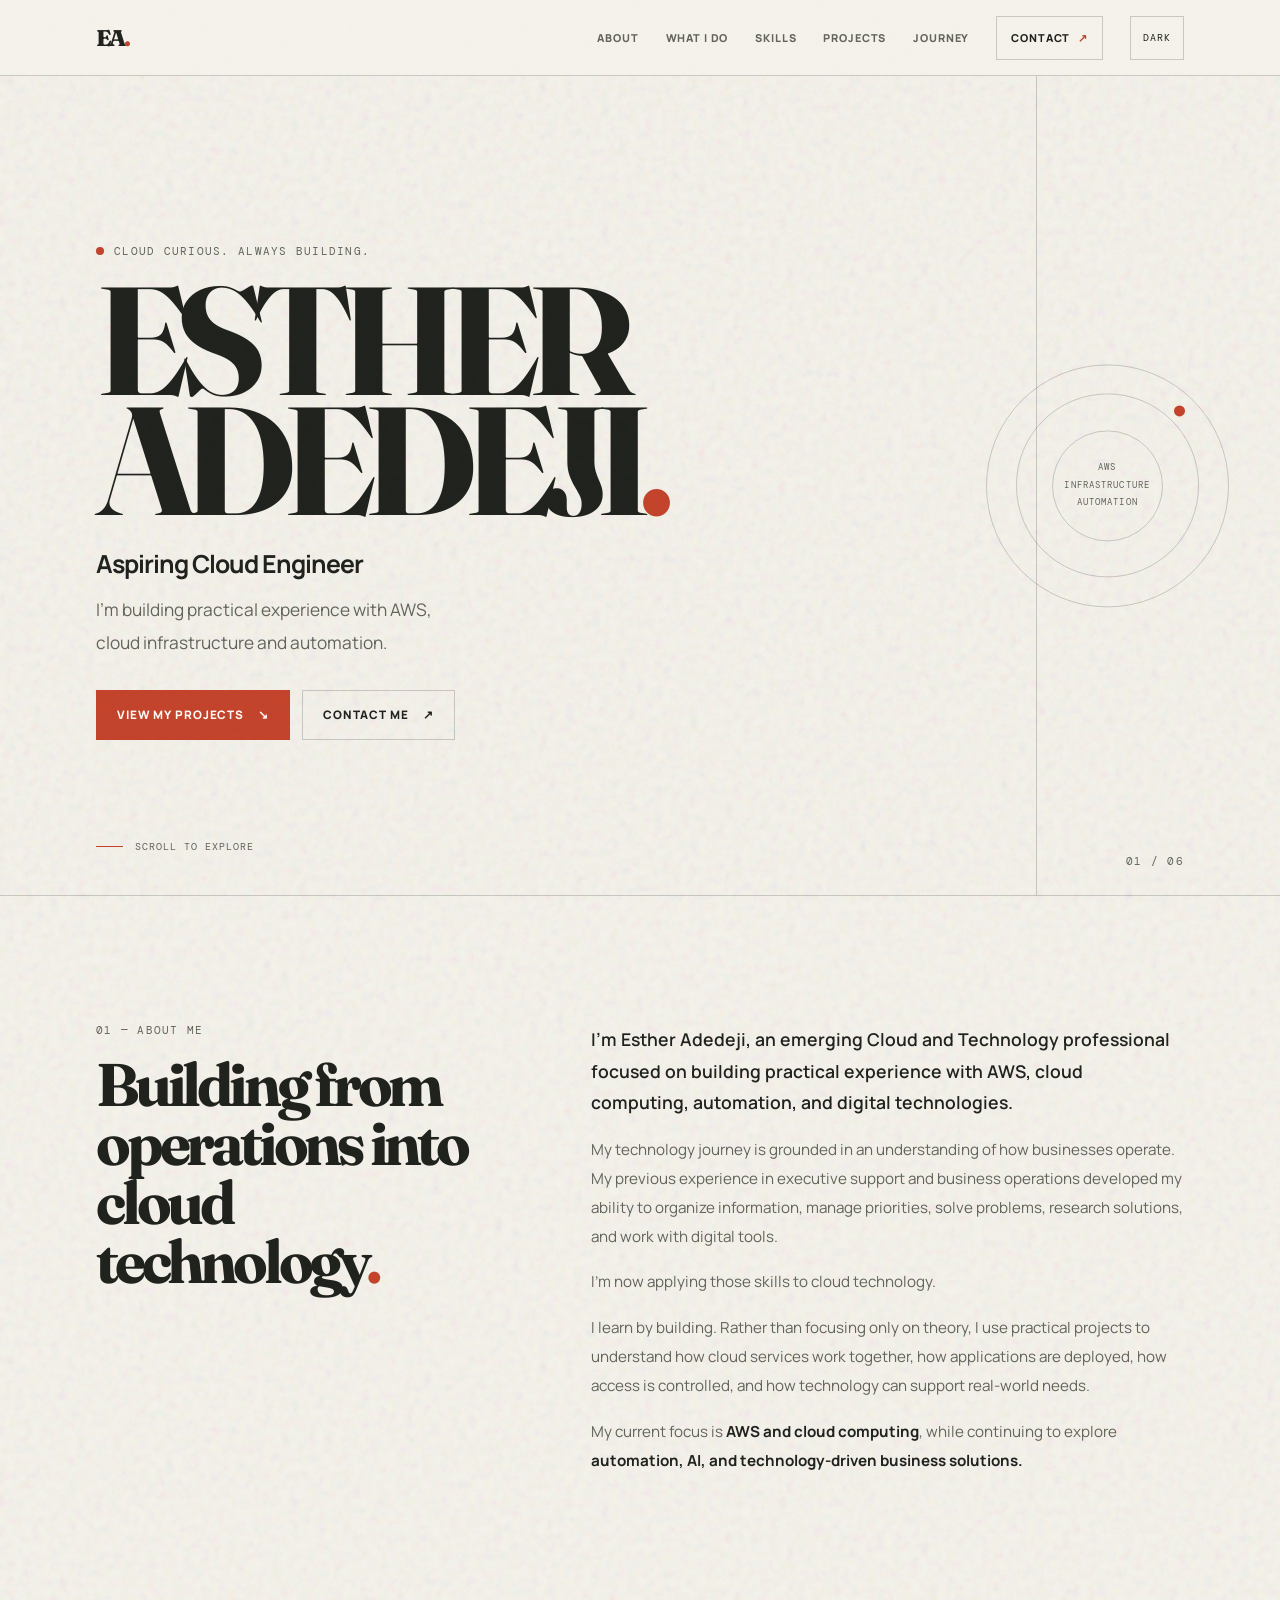
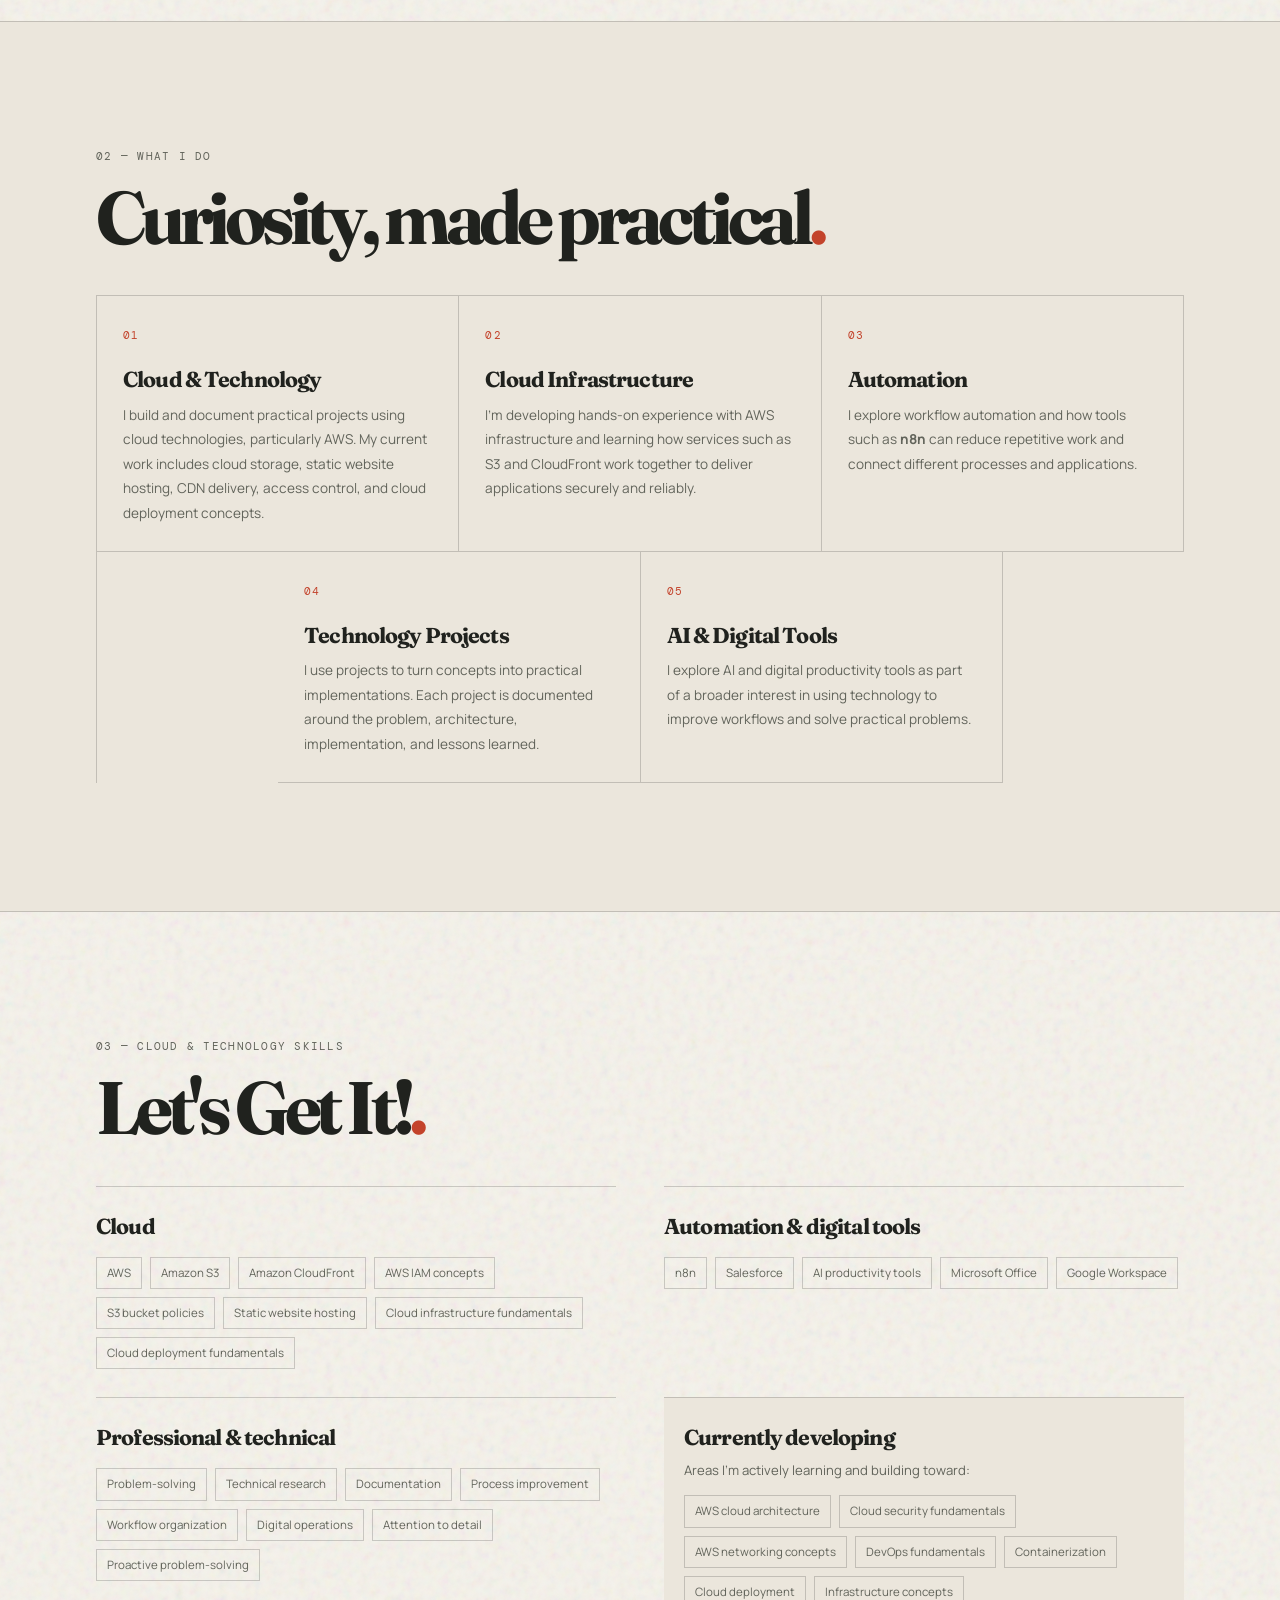
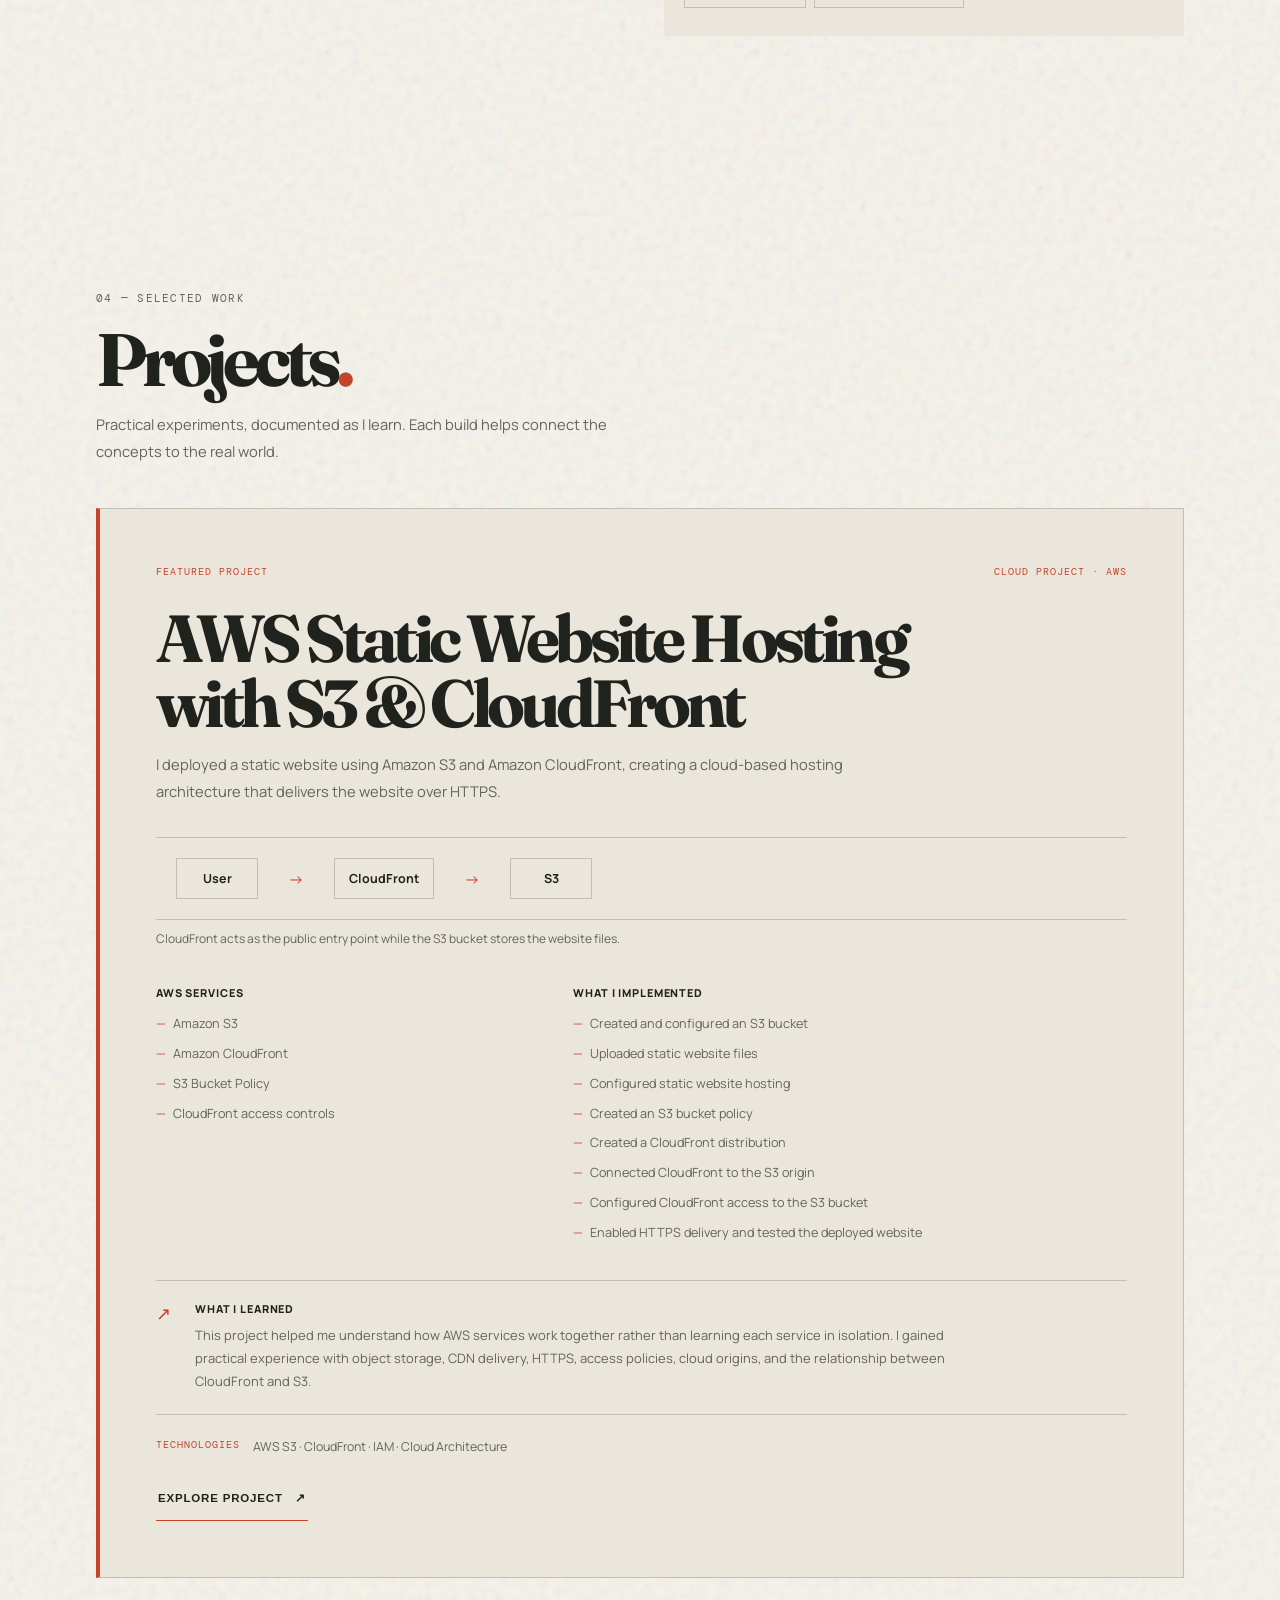
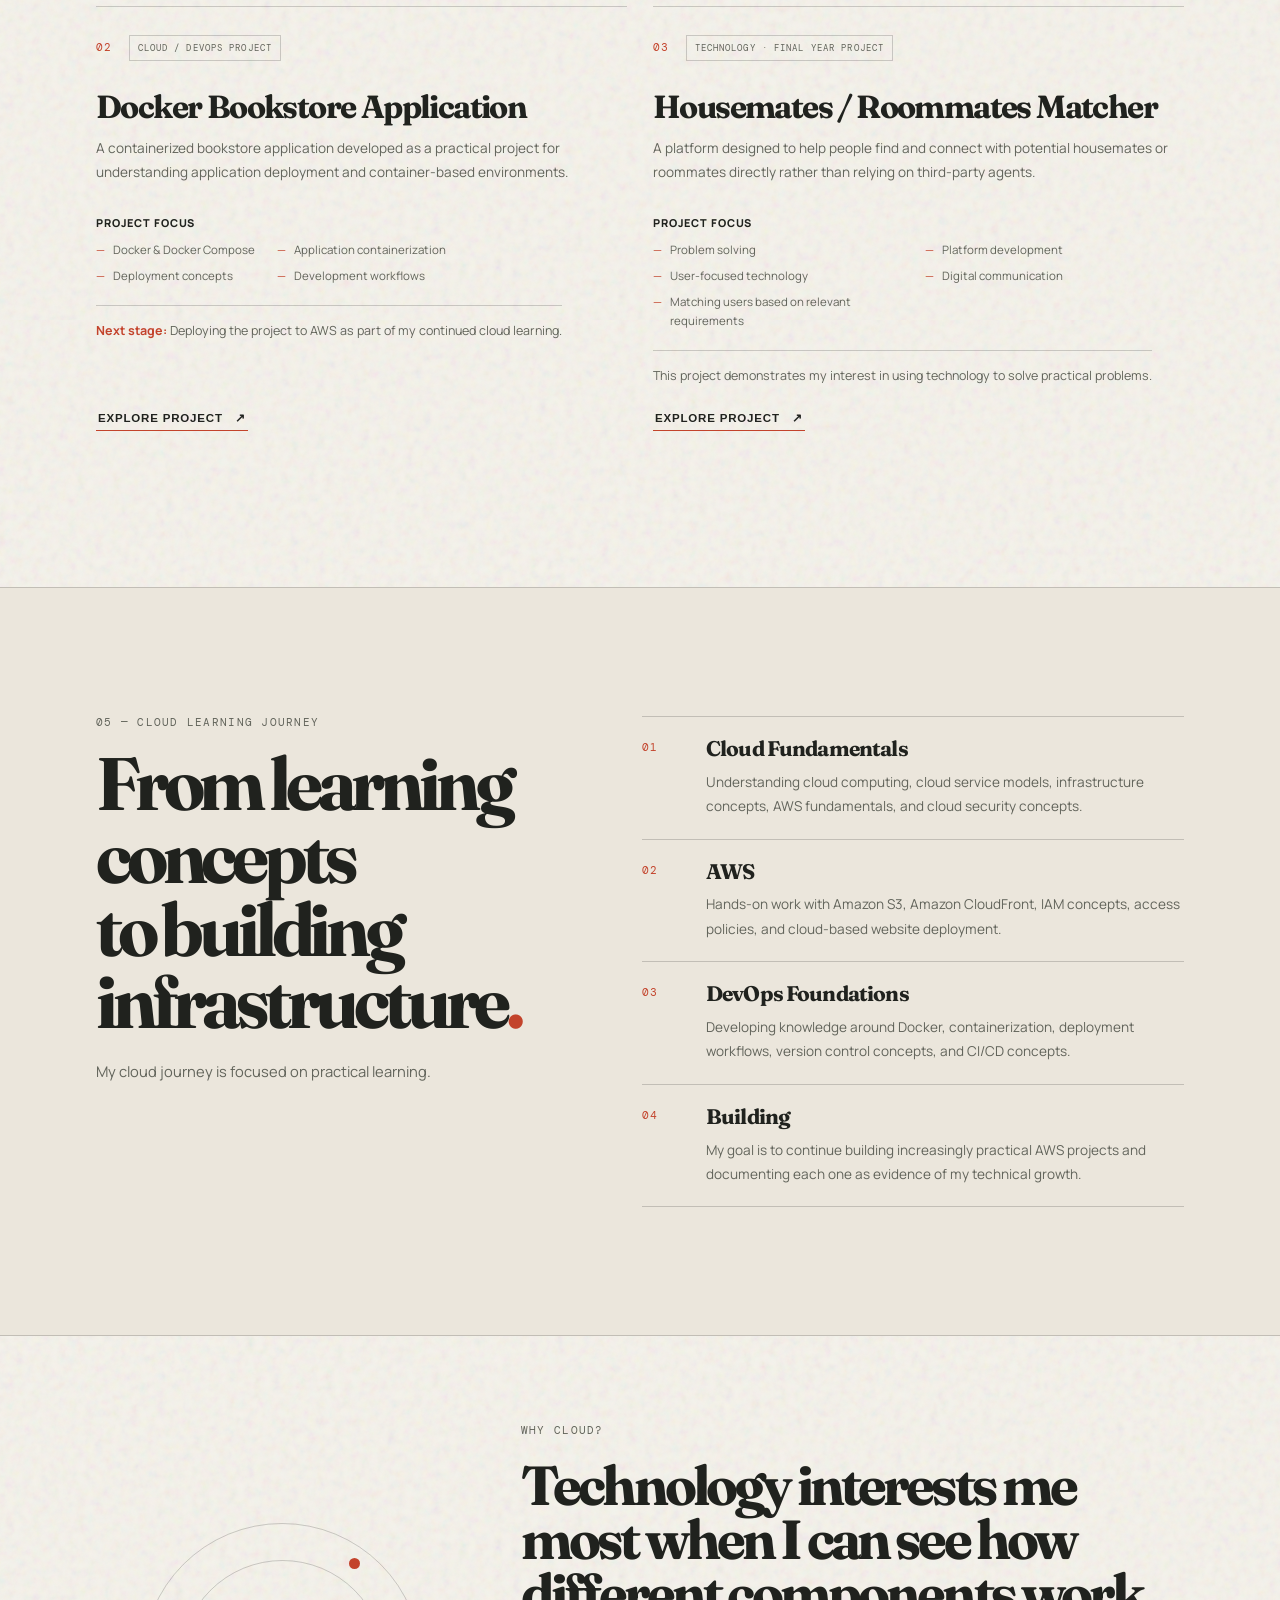
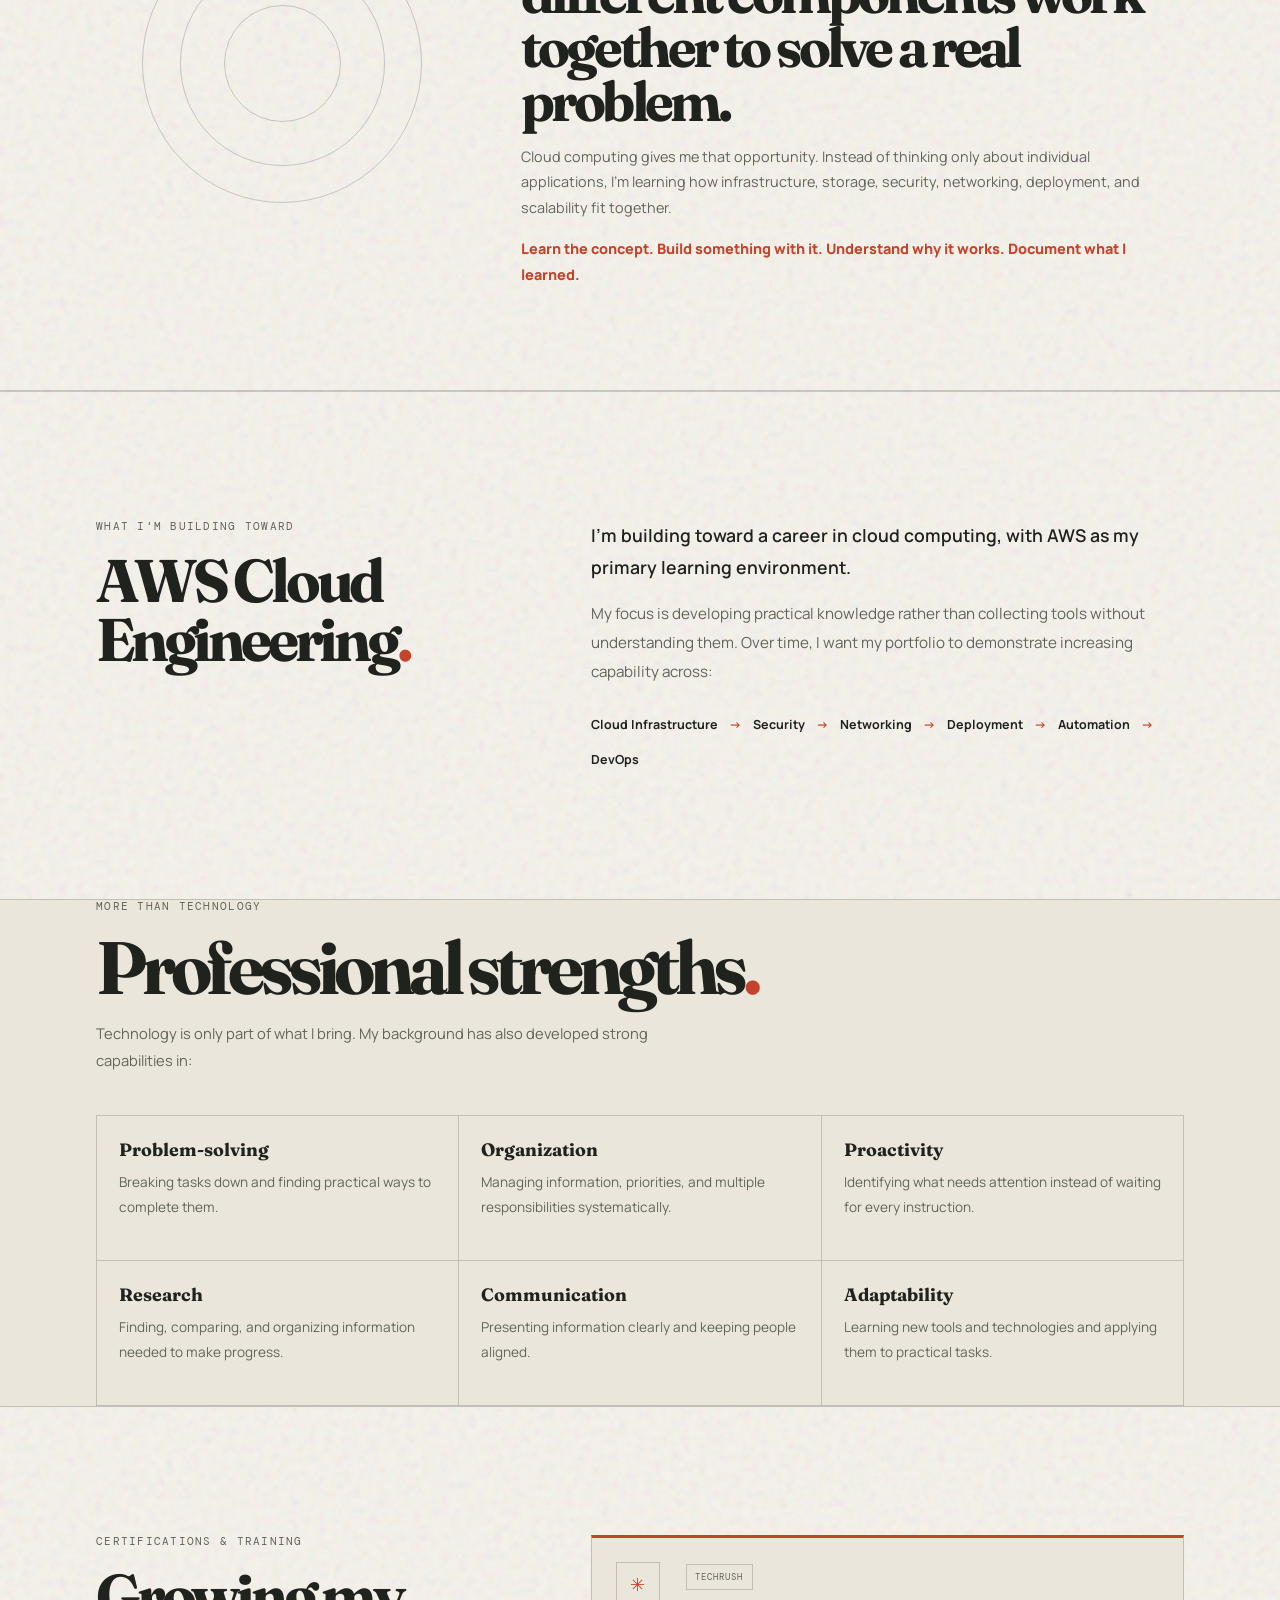
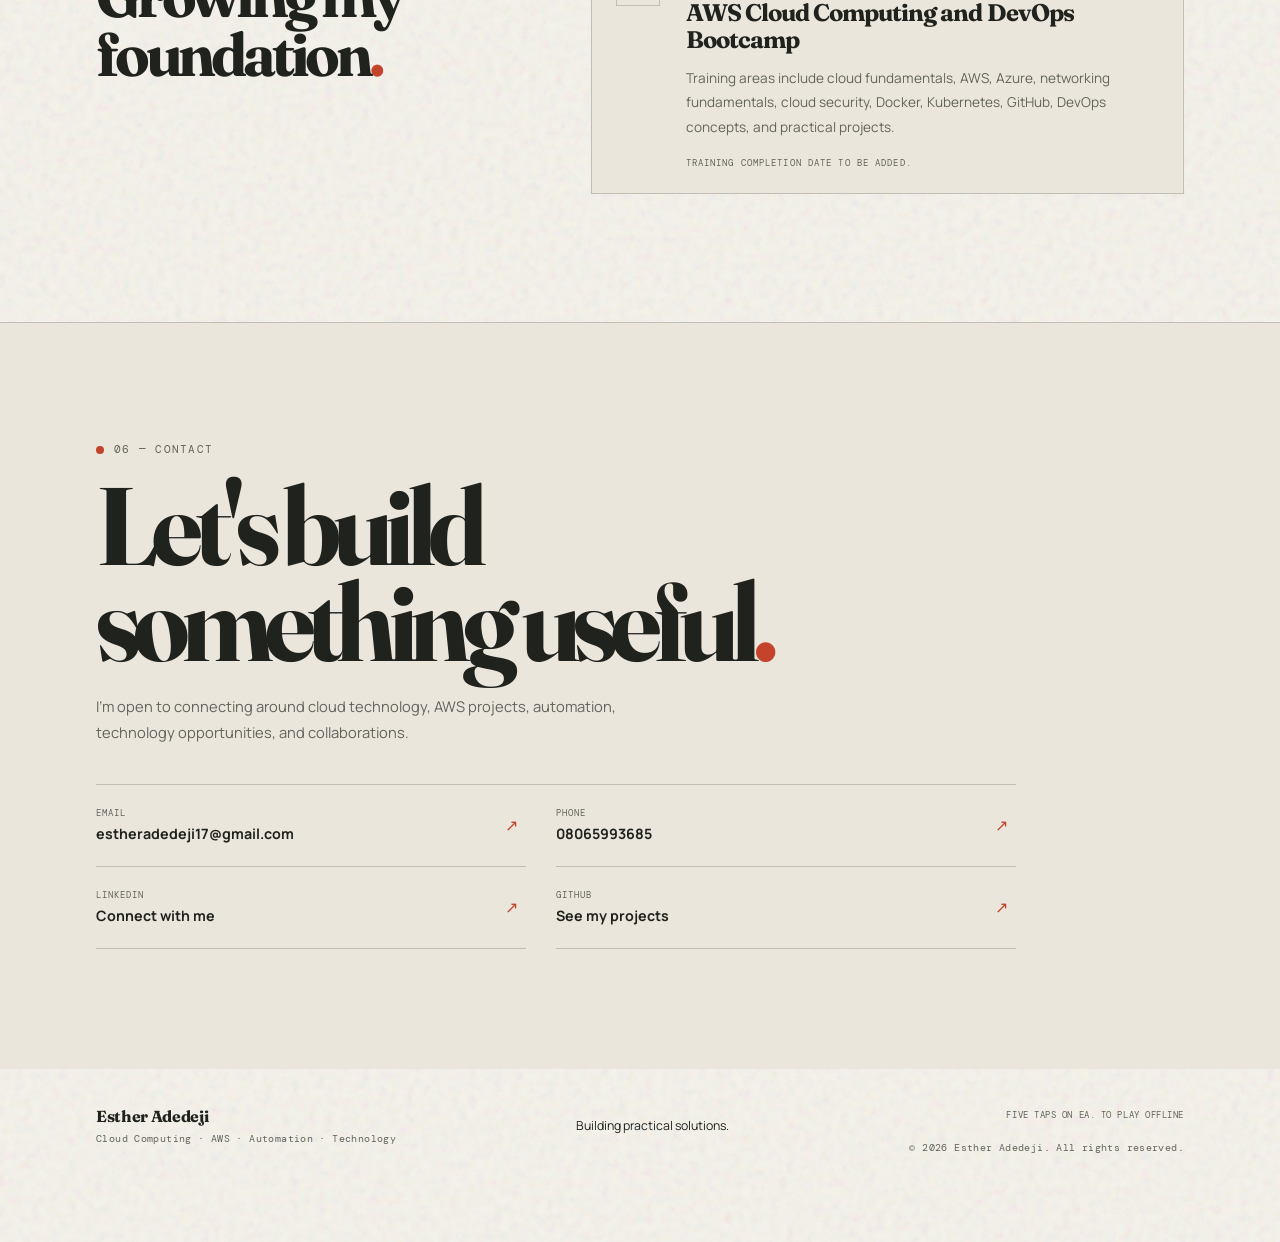
==== commit 94b97e9c: "Restyle portfolio" ====
--- a/index.html
+++ b/index.html
@@ -7,7 +7,7 @@
       name="description"
       content="Esther Adedeji is an emerging cloud and technology professional building practical experience with AWS, cloud infrastructure, and automation."
     >
-    <meta name="theme-color" content="#192231">
+    <meta name="theme-color" content="#f5f2eb">
     <title>Esther Adedeji | Cloud &amp; Technology</title>
     <link rel="stylesheet" href="style.css">
   </head>
@@ -21,8 +21,11 @@
         <a href="#projects">Projects</a>
         <a href="#journey">Journey</a>
         <a class="nav-contact" href="#contact">Contact <span aria-hidden="true">↗</span></a>
+        <button class="theme-toggle" type="button" aria-label="Switch to dark theme" aria-pressed="false">Dark</button>
       </nav>
     </header>
+
+    <div class="scroll-progress" aria-hidden="true"><span></span></div>
 
     <main>
       <section class="hero" id="home" aria-labelledby="intro-title">
@@ -141,7 +144,7 @@
           <p class="section-intro">Practical experiments, documented as I learn. Each build helps connect the concepts to the real world.</p>
         </div>
 
-        <article class="featured-project">
+        <article class="featured-project" data-project="01">
           <div class="project-topline"><span>FEATURED PROJECT</span><span>CLOUD PROJECT · AWS</span></div>
           <h3>AWS Static Website Hosting<br>with S3 &amp; CloudFront</h3>
           <p class="project-summary">I deployed a static website using Amazon S3 and Amazon CloudFront, creating a cloud-based hosting architecture that delivers the website over HTTPS.</p>
@@ -181,7 +184,7 @@
         </article>
 
         <div class="other-projects">
-          <article class="project-card">
+          <article class="project-card" data-project="02">
             <div class="project-card-heading"><span class="project-number">02</span><span class="project-type">CLOUD / DEVOPS PROJECT</span></div>
             <h3>Docker Bookstore Application</h3>
             <p>A containerized bookstore application developed as a practical project for understanding application deployment and container-based environments.</p>
@@ -192,7 +195,7 @@
             </ul>
             <p class="next-stage"><strong>Next stage:</strong> Deploying the project to AWS as part of my continued cloud learning.</p>
           </article>
-          <article class="project-card">
+          <article class="project-card" data-project="03">
             <div class="project-card-heading"><span class="project-number">03</span><span class="project-type">TECHNOLOGY · FINAL YEAR PROJECT</span></div>
             <h3>Housemates / Roommates Matcher</h3>
             <p>A platform designed to help people find and connect with potential housemates or roommates directly rather than relying on third-party agents.</p>
@@ -303,7 +306,51 @@
     <footer class="site-footer">
       <div class="footer-brand"><strong>Esther Adedeji</strong><span>Cloud Computing · AWS · Automation · Technology</span></div>
       <p>Building practical solutions.</p>
-      <span class="copyright">© 2026 Esther Adedeji. All rights reserved.</span>
+      <div class="footer-end"><button class="play-hint" type="button" data-open-game>Five taps on EA. to play offline</button><span class="copyright">© 2026 Esther Adedeji. All rights reserved.</span></div>
     </footer>
+
+    <nav class="mobile-nav" aria-label="Quick navigation">
+      <a href="#about">About</a>
+      <a href="#skills">Skills</a>
+      <a href="#projects">Work</a>
+      <a href="#contact">Contact</a>
+      <button class="theme-toggle" type="button" aria-label="Switch to dark theme" aria-pressed="false">Dark</button>
+    </nav>
+
+    <dialog class="project-dialog" aria-labelledby="project-dialog-title">
+      <div class="dialog-shell">
+        <button class="dialog-close" type="button" aria-label="Close project details">Back <span aria-hidden="true">×</span></button>
+        <p class="eyebrow dialog-kicker">Project / <span data-detail-number></span></p>
+        <h2 id="project-dialog-title" data-detail-title></h2>
+        <div class="dialog-content" data-detail-content></div>
+      </div>
+    </dialog>
+
+    <dialog class="offline-screen" aria-labelledby="offline-title">
+      <div class="offline-shell">
+        <div class="offline-heading">
+          <p class="eyebrow"><span class="status-dot" aria-hidden="true"></span> Connection interrupted</p>
+          <button class="dialog-close offline-close" type="button" aria-label="Close offline game">Close <span aria-hidden="true">×</span></button>
+        </div>
+        <h2 id="offline-title">A small pause.<br><span class="accent">A quick run.</span></h2>
+        <p class="offline-copy">Jump the server stacks while the connection comes back.</p>
+        <div class="game-score" aria-live="polite">
+          <span>Distance <strong data-score>00000</strong></span>
+          <span>Best <strong data-high-score>00000</strong></span>
+        </div>
+        <canvas class="runner-canvas" width="960" height="240" aria-label="Cloud server runner game. Tap, click, or press Space to jump over server obstacles."></canvas>
+        <div class="game-actions">
+          <p class="game-instructions">Space / tap to jump</p>
+          <button class="button game-start" type="button">Start run</button>
+          <button class="button button-secondary game-restart" type="button" hidden>Run again</button>
+          <button class="offline-continue" type="button">Continue browsing</button>
+        </div>
+      </div>
+    </dialog>
+
+    <p class="online-toast" role="status" aria-live="polite">You're back online.</p>
+    <span class="cursor-mark" aria-hidden="true"><span></span></span>
+
+    <script src="script.js" defer></script>
   </body>
 </html>
--- a/style.css
+++ b/style.css
@@ -1,16 +1,49 @@
-@import url("https://fonts.googleapis.com/css2?family=DM+Mono:wght@400;500&family=Manrope:wght@400;500;600;700;800&display=swap");
+@import url("https://fonts.googleapis.com/css2?family=DM+Mono:wght@400;500&family=Fraunces:opsz,wght@9..144,600;9..144,700;9..144,800&family=Manrope:wght@400;500;600;700;800&display=swap");
 
 :root {
+  color-scheme: light;
+  --paper: #f5f2eb;
+  --paper-deep: #ebe6dc;
+  --ink: #20221e;
+  --muted: #62645b;
+  --rule: rgba(32, 34, 30, 0.2);
+  --panel: #eeebe3;
+  --accent: #c3432b;
+  --accent-ink: #fffaf5;
+  --display: "Fraunces", Georgia, serif;
+  --body: "Manrope", "Segoe UI", sans-serif;
+  --mono: "DM Mono", "Courier New", monospace;
+  --page-gutter: clamp(22px, 7.5vw, 132px);
+  --content-width: 1280px;
+  --shadow: 0 24px 80px rgba(24, 25, 21, 0.16);
+}
+
+:root[data-theme="dark"] {
   color-scheme: dark;
-  --background: #192231;
-  --surface: #494e6b;
-  --surface-light: #98878e;
-  --text: #f4eee8;
-  --muted: #d2c9cc;
-  --accent: #985e6d;
-  --line: rgba(152, 135, 142, 0.32);
-  --mono: "DM Mono", "Courier New", monospace;
-  --sans: "Manrope", "Segoe UI", sans-serif;
+  --paper: #171a17;
+  --paper-deep: #20241f;
+  --ink: #f1eee6;
+  --muted: #b9baaf;
+  --rule: rgba(241, 238, 230, 0.21);
+  --panel: #242821;
+  --accent: #f07755;
+  --accent-ink: #1c1915;
+  --shadow: 0 24px 80px rgba(0, 0, 0, 0.36);
+}
+
+@media (prefers-color-scheme: dark) {
+  :root:not([data-theme="light"]) {
+    color-scheme: dark;
+    --paper: #171a17;
+    --paper-deep: #20241f;
+    --ink: #f1eee6;
+    --muted: #b9baaf;
+    --rule: rgba(241, 238, 230, 0.21);
+    --panel: #242821;
+    --accent: #f07755;
+    --accent-ink: #1c1915;
+    --shadow: 0 24px 80px rgba(0, 0, 0, 0.36);
+  }
 }
 
 * {
@@ -19,19 +52,74 @@
 
 html {
   scroll-behavior: smooth;
-  scroll-padding-top: 82px;
+  scroll-padding-top: 84px;
+  background: var(--paper);
 }
 
 body {
+  position: relative;
+  min-width: 320px;
   margin: 0;
-  background: var(--background);
-  color: var(--text);
-  font-family: var(--sans);
+  overflow-x: hidden;
+  background-color: var(--paper);
+  background-image: url("data:image/svg+xml,%3Csvg viewBox='0 0 180 180' xmlns='http://www.w3.org/2000/svg'%3E%3Cfilter id='n'%3E%3CfeTurbulence type='fractalNoise' baseFrequency='.8' numOctaves='3' stitchTiles='stitch'/%3E%3C/filter%3E%3Crect width='100%25' height='100%25' filter='url(%23n)' opacity='.13'/%3E%3C/svg%3E");
+  color: var(--ink);
+  font-family: var(--body);
   -webkit-font-smoothing: antialiased;
+  text-rendering: optimizeLegibility;
+}
+
+body::before {
+  position: fixed;
+  z-index: 30;
+  inset: 0;
+  pointer-events: none;
+  background: url("data:image/svg+xml,%3Csvg viewBox='0 0 180 180' xmlns='http://www.w3.org/2000/svg'%3E%3Cfilter id='n'%3E%3CfeTurbulence type='fractalNoise' baseFrequency='.9' numOctaves='3' stitchTiles='stitch'/%3E%3C/filter%3E%3Crect width='100%25' height='100%25' filter='url(%23n)' opacity='.13'/%3E%3C/svg%3E");
+  content: "";
+  opacity: 0.11;
+}
+
+::selection {
+  background: var(--accent);
+  color: var(--accent-ink);
+}
+
+button,
+a {
+  -webkit-tap-highlight-color: transparent;
+}
+
+button[hidden] {
+  display: none !important;
 }
 
 a {
   color: inherit;
+  text-decoration: none;
+}
+
+button {
+  color: inherit;
+}
+
+button:focus-visible,
+a:focus-visible {
+  outline: 2px solid var(--accent);
+  outline-offset: 4px;
+}
+
+img,
+svg,
+canvas {
+  max-width: 100%;
+}
+
+h1,
+h2,
+h3,
+h4,
+p {
+  overflow-wrap: break-word;
 }
 
 .accent {
@@ -39,77 +127,124 @@
 }
 
 .site-header {
-  position: absolute;
-  z-index: 5;
+  position: sticky;
+  z-index: 20;
+  top: 0;
+  display: flex;
+  min-height: 76px;
+  align-items: center;
+  justify-content: space-between;
+  gap: 24px;
+  padding: 0 var(--page-gutter);
+  border-bottom: 1px solid var(--rule);
+  background: var(--paper);
+}
+
+.wordmark {
+  display: inline-flex;
+  min-width: 44px;
+  min-height: 44px;
+  align-items: center;
+  font-family: var(--display);
+  font-size: 1.42rem;
+  font-weight: 800;
+  letter-spacing: -0.09em;
+}
+
+.main-nav {
+  display: flex;
+  min-height: 44px;
+  align-items: center;
+  gap: clamp(15px, 2.1vw, 34px);
+}
+
+.main-nav a {
+  display: inline-flex;
+  min-height: 44px;
+  align-items: center;
+  color: var(--muted);
+  font-size: 0.68rem;
+  font-weight: 800;
+  letter-spacing: 0.08em;
+  text-transform: uppercase;
+  transition: color 160ms ease;
+}
+
+.main-nav a:hover,
+.main-nav a:focus-visible,
+.main-nav a[aria-current="location"] {
+  color: var(--accent);
+}
+
+.main-nav .nav-contact {
+  gap: 8px;
+  padding: 0 14px;
+  border: 1px solid var(--rule);
+  color: var(--ink);
+}
+
+.main-nav .nav-contact span {
+  color: var(--accent);
+}
+
+.theme-toggle {
+  min-width: 54px;
+  min-height: 44px;
+  padding: 0 12px;
+  border: 1px solid var(--rule);
+  background: transparent;
+  cursor: pointer;
+  font-family: var(--mono);
+  font-size: 0.62rem;
+  letter-spacing: 0.08em;
+  text-transform: uppercase;
+}
+
+.scroll-progress {
+  position: fixed;
+  z-index: 40;
   top: 0;
   left: 0;
-  display: flex;
   width: 100%;
-  height: 78px;
-  align-items: center;
-  justify-content: space-between;
-  padding: 0 max(6vw, calc((100vw - 1180px) / 2));
-  border-bottom: 1px solid var(--line);
-  background: rgba(25, 34, 49, 0.88);
-  backdrop-filter: blur(14px);
-}
-
-.wordmark {
-  font-size: 1.3rem;
-  font-weight: 800;
-  letter-spacing: -0.08em;
-  text-decoration: none;
-}
-
-.main-nav {
-  display: flex;
-  align-items: center;
-  gap: clamp(16px, 2.5vw, 34px);
-}
-
-.main-nav a {
-  color: var(--muted);
-  font-size: 0.74rem;
-  font-weight: 600;
-  text-decoration: none;
-  transition: color 160ms ease;
-}
-
-.main-nav a:hover,
-.main-nav a:focus-visible {
-  color: var(--accent);
-}
-
-.main-nav .nav-contact {
-  padding: 10px 13px;
-  border: 1px solid var(--line);
-  color: var(--text);
-}
-
-.nav-contact span {
-  margin-left: 8px;
-  color: var(--accent);
+  height: 3px;
+  pointer-events: none;
+}
+
+.scroll-progress span {
+  display: block;
+  width: 100%;
+  height: 100%;
+  background: var(--accent);
+  transform: scaleX(0);
+  transform-origin: left center;
+  will-change: transform;
 }
 
 .hero {
   position: relative;
-  display: flex;
-  min-height: min(800px, 100vh);
+  display: grid;
+  min-height: min(820px, calc(100svh - 76px));
   align-items: center;
   overflow: hidden;
-  padding: 120px max(8vw, calc((100vw - 1120px) / 2));
-  border-bottom: 1px solid var(--line);
-  background-image:
-    linear-gradient(rgba(152, 135, 142, 0.09) 1px, transparent 1px),
-    linear-gradient(90deg, rgba(152, 135, 142, 0.09) 1px, transparent 1px);
-  background-position: center;
-  background-size: 64px 64px;
+  padding: 100px var(--page-gutter) 86px;
+  border-bottom: 1px solid var(--rule);
+}
+
+.hero::after {
+  position: absolute;
+  top: 0;
+  right: 19%;
+  bottom: 0;
+  width: 1px;
+  background: var(--rule);
+  content: "";
 }
 
 .hero-content {
   position: relative;
-  z-index: 1;
-  max-width: 760px;
+  z-index: 2;
+  width: min(74%, 900px);
+  animation: arrival 700ms cubic-bezier(0.2, 0.7, 0.2, 1) both;
 }
 
 .eyebrow,
@@ -123,7 +258,7 @@
 .timeline-number,
 .training-footnote {
   font-family: var(--mono);
-  font-size: 0.7rem;
+  font-size: 0.66rem;
   letter-spacing: 0.12em;
   text-transform: uppercase;
 }
@@ -142,61 +277,62 @@
   flex: 0 0 auto;
   border-radius: 50%;
   background: var(--accent);
-  box-shadow: 0 0 16px rgba(152, 94, 109, 0.7);
 }
 
 h1,
 h2,
 h3,
-h4,
-p {
-  overflow-wrap: break-word;
+h4 {
+  font-family: var(--display);
+  font-weight: 700;
 }
 
 h1 {
   margin: 0;
-  font-size: clamp(4rem, 10.6vw, 9rem);
-  font-weight: 800;
+  font-size: clamp(4.4rem, 12vw, 10.5rem);
   letter-spacing: -0.085em;
-  line-height: 0.88;
+  line-height: 0.78;
 }
 
 .role {
   margin: 28px 0 0;
-  font-size: clamp(1.2rem, 2.4vw, 1.7rem);
-  font-weight: 600;
+  font-size: clamp(1.1rem, 2vw, 1.55rem);
+  font-weight: 700;
   letter-spacing: -0.04em;
 }
 
 .intro {
-  margin: 16px 0 0;
-  color: var(--muted);
-  font-size: clamp(1rem, 1.6vw, 1.15rem);
-  line-height: 1.8;
+  max-width: 550px;
+  margin: 14px 0 0;
+  color: var(--muted);
+  font-size: clamp(0.98rem, 1.5vw, 1.08rem);
+  line-height: 1.9;
 }
 
 .hero-actions {
   display: flex;
   flex-wrap: wrap;
   gap: 12px;
-  margin-top: 34px;
+  margin-top: 30px;
 }
 
 .button {
   display: inline-flex;
-  min-height: 54px;
+  min-height: 50px;
   align-items: center;
   justify-content: center;
-  gap: 24px;
-  padding: 0 22px;
+  gap: 14px;
+  padding: 0 20px;
   border: 1px solid var(--accent);
-  border-radius: 3px;
   background: var(--accent);
-  color: var(--text);
-  font-size: 0.86rem;
+  color: var(--accent-ink);
+  cursor: pointer;
+  font-family: var(--body);
+  font-size: 0.73rem;
   font-weight: 800;
-  text-decoration: none;
-  transition: background 160ms ease, color 160ms ease, transform 160ms ease;
+  letter-spacing: 0.075em;
+  text-transform: uppercase;
+  transition: transform 180ms ease, background 180ms ease, color 180ms ease;
 }
 
 .button:hover {
@@ -206,44 +342,37 @@
 }
 
 .button-secondary {
-  border-color: var(--line);
-  background: rgba(25, 34, 49, 0.72);
-  color: var(--text);
+  border-color: var(--rule);
+  background: transparent;
+  color: var(--ink);
 }
 
 .button-secondary:hover {
   border-color: var(--accent);
   color: var(--accent);
-}
-
-.button:focus-visible,
-a:focus-visible {
-  outline: 2px solid var(--accent);
-  outline-offset: 4px;
 }
 
 .hero-mark {
   position: absolute;
   top: 50%;
-  right: max(8vw, calc((100vw - 1120px) / 2));
-  width: clamp(170px, 25vw, 330px);
+  right: max(4vw, calc((100vw - 1380px) / 2));
+  width: clamp(160px, 19vw, 270px);
   aspect-ratio: 1;
   transform: translateY(-50%);
 }
 
-.mark-line {
-  position: absolute;
-  inset: 0;
-  border: 1px solid rgba(152, 135, 142, 0.42);
-  border-radius: 50%;
-}
-
+.mark-line,
 .mark-line::before,
 .mark-line::after {
   position: absolute;
+  inset: 0;
+  border: 1px solid var(--rule);
+  border-radius: 50%;
+}
+
+.mark-line::before,
+.mark-line::after {
   inset: 12%;
-  border: 1px solid rgba(152, 135, 142, 0.3);
-  border-radius: 50%;
   content: "";
 }
 
@@ -255,8 +384,9 @@
   position: absolute;
   top: 50%;
   left: 50%;
-  color: rgba(244, 238, 232, 0.76);
-  line-height: 2;
+  color: var(--muted);
+  font-size: 0.58rem;
+  line-height: 1.9;
   text-align: center;
   transform: translate(-50%, -50%);
 }
@@ -269,121 +399,160 @@
   height: 11px;
   border-radius: 50%;
   background: var(--accent);
-  box-shadow: 0 0 24px rgba(152, 94, 109, 0.9);
-}
-
-.hero-index {
-  position: absolute;
-  right: max(8vw, calc((100vw - 1120px) / 2));
-  bottom: 30px;
-  margin: 0;
-  color: var(--muted);
-}
-
+}
+
+.hero-index,
 .scroll-cue {
   position: absolute;
-  bottom: 28px;
-  left: max(8vw, calc((100vw - 1120px) / 2));
+  bottom: 27px;
+  margin: 0;
+  color: var(--muted);
+}
+
+.hero-index {
+  right: var(--page-gutter);
+}
+
+.scroll-cue {
+  left: var(--page-gutter);
   display: flex;
+  min-height: 44px;
   align-items: center;
   gap: 12px;
-  color: var(--muted);
   font-family: var(--mono);
-  font-size: 0.65rem;
-  letter-spacing: 0.08em;
-  text-decoration: none;
+  font-size: 0.62rem;
+  letter-spacing: 0.1em;
   text-transform: uppercase;
 }
 
 .scroll-cue span {
-  width: 28px;
+  width: 27px;
   height: 1px;
   background: var(--accent);
 }
 
 .section {
-  max-width: 1120px;
+  max-width: var(--content-width);
   margin: 0 auto;
-  padding: 112px 8vw;
+  padding: clamp(76px, 10vw, 132px) var(--page-gutter);
 }
 
 .about-section,
 .building-section,
 .training-section {
   display: grid;
-  grid-template-columns: minmax(220px, 0.8fr) minmax(0, 1.2fr);
-  gap: clamp(36px, 8vw, 110px);
+  grid-template-columns: minmax(230px, 0.78fr) minmax(0, 1.22fr);
+  gap: clamp(38px, 9vw, 144px);
+}
+
+.section-label,
+.section-heading {
+  position: relative;
 }
 
 .section-label .eyebrow,
 .section-heading .eyebrow {
-  margin-bottom: 16px;
+  margin-bottom: 18px;
 }
 
 h2 {
   margin: 0;
-  font-size: clamp(2.6rem, 5vw, 4.4rem);
-  font-weight: 800;
-  letter-spacing: -0.075em;
-  line-height: 1.02;
+  font-size: clamp(2.7rem, 5.8vw, 5rem);
+  letter-spacing: -0.07em;
+  line-height: 0.98;
 }
 
 .section-label h2 {
-  font-size: clamp(2.3rem, 4.3vw, 3.7rem);
+  max-width: 570px;
+  font-size: clamp(2.45rem, 4.7vw, 4.3rem);
 }
 
 .section-copy {
   color: var(--muted);
-  font-size: 0.96rem;
+  font-size: 0.95rem;
   line-height: 1.9;
 }
 
 .section-copy p {
-  margin: 0 0 18px;
+  margin: 0 0 17px;
 }
 
 .section-copy strong,
 .check-list strong {
-  color: var(--text);
+  color: var(--ink);
 }
 
 .section-copy .lead {
-  color: var(--text);
-  font-size: 1.12rem;
+  color: var(--ink);
+  font-size: 1.1rem;
   font-weight: 600;
   line-height: 1.8;
 }
 
 .what-section,
+.strengths-section,
+.projects-section,
+.journey-section {
+  max-width: none;
+  padding-right: var(--page-gutter);
+  padding-left: var(--page-gutter);
+}
+
+.what-section,
 .strengths-section {
-  max-width: none;
-  padding-right: max(8vw, calc((100vw - 1120px) / 2));
-  padding-left: max(8vw, calc((100vw - 1120px) / 2));
-  background: var(--surface);
+  border-top: 1px solid var(--rule);
+  border-bottom: 1px solid var(--rule);
+  background: var(--paper-deep);
 }
 
 .section-heading {
-  max-width: 680px;
-  margin-bottom: 44px;
+  max-width: var(--content-width);
+  margin: 0 auto 42px;
+}
+
+.section-heading h2 {
+  max-width: 740px;
+}
+
+.section-intro {
+  max-width: 570px;
+  margin: 16px 0 0;
+  color: var(--muted);
+  font-size: 0.92rem;
+  line-height: 1.8;
+}
+
+.service-grid,
+.skills-grid,
+.other-projects,
+.strength-grid {
+  max-width: var(--content-width);
+  margin-right: auto;
+  margin-left: auto;
 }
 
 .service-grid {
   display: grid;
   grid-template-columns: repeat(6, minmax(0, 1fr));
-  gap: 1px;
-  border: 1px solid var(--line);
-  background: var(--line);
+  border-top: 1px solid var(--rule);
+  border-left: 1px solid var(--rule);
 }
 
 .service-card {
   grid-column: span 2;
   min-height: 230px;
   padding: 26px;
-  background: var(--surface);
+  border-right: 1px solid var(--rule);
+  border-bottom: 1px solid var(--rule);
+  transition: background 180ms ease;
 }
 
 .service-card:nth-child(4) {
   grid-column: 2 / span 2;
+}
+
+.service-card:hover {
+  background: color-mix(in srgb, var(--paper) 72%, var(--accent) 7%);
 }
 
 .card-index {
@@ -395,24 +564,31 @@
 .timeline-item h3,
 .training-card h3 {
   margin: 24px 0 10px;
-  font-size: 1.08rem;
-  letter-spacing: -0.035em;
+  font-size: 1.35rem;
+  letter-spacing: -0.04em;
+  line-height: 1.12;
 }
 
 .service-card p,
-.section-intro,
 .project-card > p,
-.training-card > div > p:not(.project-type):not(.training-footnote) {
+.training-card > div > p:not(.project-type):not(.training-footnote),
+.timeline-item p,
+.strength-grid p {
   margin: 0;
   color: var(--muted);
-  font-size: 0.87rem;
+  font-size: 0.85rem;
   line-height: 1.8;
 }
 
 .skills-grid {
   display: grid;
   grid-template-columns: repeat(2, minmax(0, 1fr));
-  gap: 42px 64px;
+  gap: 0 48px;
+}
+
+.skill-group {
+  padding: 28px 0;
+  border-top: 1px solid var(--rule);
 }
 
 .skill-group h3 {
@@ -422,55 +598,51 @@
 .tag-list {
   display: flex;
   flex-wrap: wrap;
-  gap: 9px;
+  gap: 8px;
   margin: 0;
   padding: 0;
   list-style: none;
 }
 
 .tag-list li {
-  padding: 8px 11px;
-  border: 1px solid var(--line);
-  border-radius: 2px;
-  color: var(--muted);
-  font-size: 0.74rem;
+  padding: 7px 10px;
+  border: 1px solid var(--rule);
+  color: var(--muted);
+  font-size: 0.72rem;
   line-height: 1.4;
 }
 
 .developing-group {
-  padding: 22px;
-  border: 1px solid rgba(152, 135, 142, 0.42);
-  background: rgba(73, 78, 107, 0.45);
+  padding-right: 20px;
+  padding-left: 20px;
+  background: var(--paper-deep);
 }
 
 .group-note {
-  margin: -8px 0 16px;
+  margin: -7px 0 16px;
   color: var(--muted);
   font-size: 0.82rem;
 }
 
-.projects-section {
-  max-width: none;
-  padding-right: max(8vw, calc((100vw - 1120px) / 2));
-  padding-left: max(8vw, calc((100vw - 1120px) / 2));
-}
-
 .projects-section > .section-heading {
-  margin-bottom: 46px;
-}
-
-.projects-section .section-intro,
-.strengths-section .section-intro {
-  max-width: 560px;
-  margin-top: 18px;
+  margin-bottom: 44px;
 }
 
 .featured-project {
+  position: relative;
+  max-width: var(--content-width);
+  margin: 0 auto;
   padding: clamp(24px, 5vw, 56px);
-  border: 1px solid var(--line);
-  background:
-    radial-gradient(ellipse at 95% 0, rgba(152, 94, 109, 0.2), transparent 38%),
-    var(--surface);
+  border: 1px solid var(--rule);
+  border-left: 4px solid var(--accent);
+  background: var(--paper-deep);
+  cursor: pointer;
+}
+
+.featured-project:focus-visible,
+.project-card:focus-visible {
+  outline: 2px solid var(--accent);
+  outline-offset: 5px;
 }
 
 .project-topline,
@@ -481,42 +653,43 @@
   gap: 16px;
   color: var(--accent);
   font-family: var(--mono);
-  font-size: 0.64rem;
-  letter-spacing: 0.12em;
+  font-size: 0.62rem;
+  letter-spacing: 0.1em;
 }
 
 .featured-project > h3 {
-  margin: 30px 0 16px;
-  font-size: clamp(2rem, 4.6vw, 4rem);
-  letter-spacing: -0.075em;
-  line-height: 1.06;
+  max-width: 860px;
+  margin: 28px 0 15px;
+  font-size: clamp(2.1rem, 5.2vw, 5rem);
+  letter-spacing: -0.07em;
+  line-height: 0.97;
 }
 
 .project-summary {
-  max-width: 740px;
+  max-width: 720px;
   margin: 0;
   color: var(--muted);
-  font-size: 0.93rem;
-  line-height: 1.8;
+  font-size: 0.92rem;
+  line-height: 1.85;
 }
 
 .architecture {
   display: flex;
   align-items: center;
-  justify-content: center;
-  gap: clamp(10px, 3vw, 36px);
-  margin-top: 34px;
-  padding: 22px;
-  border: 1px solid var(--line);
-  background: rgba(25, 34, 49, 0.62);
+  justify-content: flex-start;
+  gap: clamp(10px, 2.4vw, 30px);
+  margin-top: 32px;
+  padding: 20px;
+  border-top: 1px solid var(--rule);
+  border-bottom: 1px solid var(--rule);
 }
 
 .architecture span {
-  min-width: 90px;
-  padding: 13px 18px;
-  border: 1px solid rgba(152, 94, 109, 0.78);
-  color: var(--text);
-  font-size: 0.85rem;
+  min-width: 82px;
+  padding: 11px 14px;
+  border: 1px solid var(--rule);
+  color: var(--ink);
+  font-size: 0.78rem;
   font-weight: 700;
   text-align: center;
 }
@@ -528,108 +701,140 @@
 }
 
 .architecture-note {
-  margin: 12px 0 0;
-  color: var(--muted);
-  font-size: 0.78rem;
-  text-align: center;
+  margin: 10px 0 0;
+  color: var(--muted);
+  font-size: 0.75rem;
 }
 
 .project-details {
   display: grid;
   grid-template-columns: 0.8fr 1.2fr;
   gap: 48px;
-  margin-top: 42px;
+  margin-top: 38px;
 }
 
 .featured-project h4,
 .project-card h4,
 .learning-note h4 {
-  margin: 0 0 16px;
-  font-size: 0.78rem;
-  font-weight: 700;
-  letter-spacing: 0.04em;
+  margin: 0 0 14px;
+  font-family: var(--body);
+  font-size: 0.68rem;
+  font-weight: 800;
+  letter-spacing: 0.08em;
   text-transform: uppercase;
 }
 
 .check-list {
   display: grid;
-  gap: 10px;
+  gap: 9px;
   margin: 0;
   padding: 0;
   color: var(--muted);
-  font-size: 0.81rem;
-  line-height: 1.6;
+  font-size: 0.79rem;
+  line-height: 1.65;
   list-style: none;
 }
 
 .check-list li {
   position: relative;
-  padding-left: 18px;
+  padding-left: 17px;
 }
 
 .check-list li::before {
   position: absolute;
   left: 0;
   color: var(--accent);
-  content: "↗";
-  font-size: 0.72rem;
+  content: "—";
 }
 
 .learning-note {
   display: grid;
-  grid-template-columns: 30px 1fr;
-  gap: 16px;
-  margin-top: 42px;
-  padding: 22px;
-  border-left: 2px solid var(--accent);
-  background: rgba(152, 94, 109, 0.16);
+  grid-template-columns: 24px 1fr;
+  gap: 15px;
+  margin-top: 36px;
+  padding: 20px 0;
+  border-top: 1px solid var(--rule);
+  border-bottom: 1px solid var(--rule);
 }
 
 .note-mark {
   color: var(--accent);
-  font-size: 1.2rem;
+  font-size: 1.1rem;
 }
 
 .learning-note h4 {
-  margin: 0 0 8px;
+  margin-bottom: 8px;
 }
 
 .learning-note p {
   max-width: 800px;
   margin: 0;
   color: var(--muted);
-  font-size: 0.83rem;
+  font-size: 0.81rem;
   line-height: 1.8;
 }
 
 .tech-line {
   display: flex;
   flex-wrap: wrap;
-  gap: 14px;
-  margin-top: 28px;
-  color: var(--muted);
-  font-size: 0.78rem;
+  gap: 13px;
+  margin-top: 23px;
+  color: var(--muted);
+  font-size: 0.77rem;
 }
 
 .tech-line strong {
   color: var(--accent);
   font-family: var(--mono);
-  font-size: 0.62rem;
+  font-size: 0.61rem;
   font-weight: 400;
   letter-spacing: 0.1em;
+}
+
+.project-open {
+  display: inline-flex;
+  min-height: 44px;
+  align-items: center;
+  gap: 12px;
+  margin-top: 22px;
+  padding: 0 2px;
+  border: 0;
+  border-bottom: 1px solid var(--accent);
+  background: transparent;
+  color: var(--ink);
+  cursor: pointer;
+  font-size: 0.72rem;
+  font-weight: 800;
+  letter-spacing: 0.07em;
+  text-transform: uppercase;
+  transition: color 160ms ease;
+}
+
+.project-open:hover {
+  color: var(--accent);
 }
 
 .other-projects {
   display: grid;
   grid-template-columns: repeat(2, minmax(0, 1fr));
-  gap: 18px;
-  margin-top: 18px;
+  gap: 0 26px;
+  margin-top: 28px;
 }
 
 .project-card {
-  padding: 30px;
-  border: 1px solid var(--line);
-  background: var(--surface);
+  position: relative;
+  display: flex;
+  min-height: 370px;
+  flex-direction: column;
+  align-items: flex-start;
+  padding: 28px 0;
+  border-top: 1px solid var(--rule);
+  cursor: pointer;
+  transition: transform 180ms ease;
+}
+
+.project-card:hover {
+  transform: translateY(-3px);
 }
 
 .project-number {
@@ -638,48 +843,56 @@
 
 .project-type {
   display: inline-block;
-  padding: 7px 9px;
-  background: var(--surface-light);
-  color: var(--background);
-  font-size: 0.61rem;
+  padding: 6px 8px;
+  border: 1px solid var(--rule);
+  color: var(--muted);
+  font-size: 0.58rem;
 }
 
 .project-card h3 {
-  margin: 28px 0 12px;
-  font-size: 1.4rem;
+  margin: 30px 0 13px;
+  font-size: clamp(1.55rem, 2.5vw, 2.15rem);
   letter-spacing: -0.05em;
+  line-height: 1;
 }
 
 .project-card > p {
-  margin-bottom: 22px;
+  margin-bottom: 18px;
 }
 
 .project-card h4 {
-  margin: 24px 0 12px;
+  margin: 12px 0 10px;
 }
 
 .project-card .check-list {
   grid-template-columns: repeat(2, minmax(0, 1fr));
-  gap: 8px 14px;
-  font-size: 0.74rem;
+  gap: 7px 12px;
+  font-size: 0.72rem;
 }
 
 .project-card .next-stage {
-  margin: 24px 0 0;
-  padding-top: 16px;
-  border-top: 1px solid var(--line);
-  font-size: 0.8rem;
+  margin: 20px 0 0;
+  padding-top: 14px;
+  border-top: 1px solid var(--rule);
+  font-size: 0.78rem;
 }
 
 .next-stage strong {
   color: var(--accent);
+}
+
+.project-card .project-open {
+  margin-top: auto;
+  padding-top: 18px;
 }
 
 .journey-section {
   display: grid;
   grid-template-columns: 0.9fr 1.1fr;
-  gap: clamp(36px, 8vw, 110px);
-  background: var(--surface);
+  gap: clamp(42px, 8vw, 120px);
+  border-top: 1px solid var(--rule);
+  border-bottom: 1px solid var(--rule);
+  background: var(--paper-deep);
 }
 
 .journey-section .section-heading {
@@ -687,19 +900,19 @@
 }
 
 .journey-section .section-intro {
-  margin-top: 22px;
+  margin-top: 20px;
 }
 
 .timeline {
-  border-top: 1px solid var(--line);
+  border-top: 1px solid var(--rule);
 }
 
 .timeline-item {
   display: grid;
-  grid-template-columns: 52px 1fr;
+  grid-template-columns: 46px 1fr;
   gap: 18px;
-  padding: 24px 0;
-  border-bottom: 1px solid var(--line);
+  padding: 20px 0;
+  border-bottom: 1px solid var(--rule);
 }
 
 .timeline-number {
@@ -708,25 +921,20 @@
 }
 
 .timeline-item h3 {
-  margin: 0 0 8px;
-}
-
-.timeline-item p {
-  margin: 0;
-  color: var(--muted);
-  font-size: 0.83rem;
-  line-height: 1.75;
+  margin: 0 0 9px;
+  font-size: 1.32rem;
 }
 
 .why-section {
   position: relative;
   display: grid;
-  min-height: 490px;
-  grid-template-columns: 0.7fr 1.3fr;
+  min-height: 470px;
+  grid-template-columns: 0.72fr 1.28fr;
   align-items: center;
-  gap: 48px;
+  gap: 52px;
   overflow: hidden;
-  padding: 100px max(8vw, calc((100vw - 1120px) / 2));
+  padding: 88px var(--page-gutter);
+  border-bottom: 1px solid var(--rule);
 }
 
 .why-orbit {
@@ -734,7 +942,7 @@
   width: min(280px, 100%);
   aspect-ratio: 1;
   justify-self: center;
-  border: 1px solid rgba(152, 135, 142, 0.42);
+  border: 1px solid var(--rule);
   border-radius: 50%;
 }
 
@@ -742,13 +950,13 @@
 .why-orbit::after {
   position: absolute;
   inset: 13%;
-  border: 1px solid rgba(152, 135, 142, 0.3);
+  border: 1px solid var(--rule);
   border-radius: 50%;
   content: "";
 }
 
 .why-orbit::after {
-  inset: 30%;
+  inset: 29%;
 }
 
 .why-orbit span {
@@ -756,11 +964,10 @@
   top: 12%;
   right: 22%;
   z-index: 1;
-  width: 12px;
-  height: 12px;
+  width: 11px;
+  height: 11px;
   border-radius: 50%;
   background: var(--accent);
-  box-shadow: 0 0 24px rgba(152, 94, 109, 0.9);
 }
 
 .why-copy {
@@ -769,74 +976,64 @@
 }
 
 .why-copy h2 {
-  max-width: 720px;
-  font-size: clamp(2rem, 4vw, 3.4rem);
+  max-width: 740px;
+  font-size: clamp(2.2rem, 4.3vw, 4rem);
 }
 
 .why-copy > p:not(.eyebrow) {
-  max-width: 640px;
-  color: var(--muted);
-  font-size: 0.92rem;
+  max-width: 650px;
+  color: var(--muted);
+  font-size: 0.9rem;
   line-height: 1.8;
 }
 
 .why-copy .principle {
   color: var(--accent) !important;
-  font-weight: 700;
+  font-weight: 800;
 }
 
 .building-section {
-  border-top: 1px solid var(--line);
+  border-top: 1px solid var(--rule);
 }
 
 .capability-path {
   display: flex;
   flex-wrap: wrap;
   align-items: center;
-  gap: 12px;
-  margin-top: 28px;
-  color: var(--text);
-  font-size: 0.8rem;
+  gap: 11px;
+  margin-top: 26px;
+  color: var(--ink);
+  font-size: 0.78rem;
   font-weight: 700;
-}
-
-.strengths-section {
-  background: var(--surface);
 }
 
 .strength-grid {
   display: grid;
   grid-template-columns: repeat(3, minmax(0, 1fr));
-  gap: 1px;
-  border: 1px solid var(--line);
-  background: var(--line);
+  border-top: 1px solid var(--rule);
+  border-left: 1px solid var(--rule);
 }
 
 .strength-grid article {
-  min-height: 150px;
-  padding: 24px;
-  background: var(--surface);
+  min-height: 145px;
+  padding: 22px;
+  border-right: 1px solid var(--rule);
+  border-bottom: 1px solid var(--rule);
 }
 
 .strength-grid h3 {
-  margin: 0 0 10px;
-  font-size: 0.95rem;
-}
-
-.strength-grid p {
-  margin: 0;
-  color: var(--muted);
-  font-size: 0.8rem;
-  line-height: 1.7;
+  margin: 0 0 9px;
+  font-size: 1.12rem;
 }
 
 .training-card {
   display: grid;
   grid-template-columns: 48px 1fr;
   gap: 22px;
-  padding: 26px;
-  border: 1px solid var(--line);
-  background: var(--surface);
+  padding: 24px;
+  border: 1px solid var(--rule);
+  border-top: 3px solid var(--accent);
+  background: var(--paper-deep);
 }
 
 .training-icon {
@@ -844,79 +1041,80 @@
   width: 44px;
   height: 44px;
   place-items: center;
-  border: 1px solid rgba(152, 94, 109, 0.7);
-  color: var(--accent);
-  font-size: 1.2rem;
+  border: 1px solid var(--rule);
+  color: var(--accent);
+  font-size: 1.1rem;
 }
 
 .training-card .project-type {
-  margin: 2px 0 8px;
-  color: var(--background);
+  margin: 2px 0 10px;
 }
 
 .training-card h3 {
   margin: 0 0 12px;
+  font-size: 1.5rem;
 }
 
 .training-footnote {
-  margin: 20px 0 0;
-  color: var(--muted);
-  font-size: 0.61rem;
+  margin: 18px 0 0;
+  color: var(--muted);
+  font-size: 0.58rem;
 }
 
 .contact-section {
-  padding: 100px max(8vw, calc((100vw - 1120px) / 2)) 110px;
-  background:
-    radial-gradient(ellipse at 100% 100%, rgba(152, 94, 109, 0.2), transparent 42%),
-    var(--surface);
+  padding: clamp(76px, 10vw, 120px) var(--page-gutter);
+  border-top: 1px solid var(--rule);
+  background: var(--paper-deep);
 }
 
 .contact-section > h2 {
-  max-width: 820px;
-  font-size: clamp(3.4rem, 8vw, 7rem);
+  max-width: 930px;
+  font-size: clamp(3.3rem, 8.6vw, 8rem);
+  line-height: 0.87;
 }
 
 .contact-intro {
   max-width: 540px;
-  margin: 22px 0 46px;
-  color: var(--muted);
-  font-size: 0.95rem;
+  margin: 23px 0 38px;
+  color: var(--muted);
+  font-size: 0.92rem;
   line-height: 1.8;
 }
 
 .contact-grid {
   display: grid;
+  max-width: 920px;
   grid-template-columns: repeat(2, minmax(0, 1fr));
-  border-top: 1px solid var(--line);
+  border-top: 1px solid var(--rule);
 }
 
 .contact-grid a {
   position: relative;
   display: flex;
-  min-height: 92px;
+  min-height: 82px;
   flex-direction: column;
   justify-content: center;
-  gap: 6px;
-  padding: 16px 40px 16px 0;
-  border-bottom: 1px solid var(--line);
-  text-decoration: none;
+  gap: 5px;
+  padding: 14px 36px 14px 0;
+  border-bottom: 1px solid var(--rule);
 }
 
 .contact-grid a:nth-child(odd) {
-  margin-right: 32px;
+  margin-right: 30px;
 }
 
 .contact-grid a span:first-child {
   color: var(--muted);
   font-family: var(--mono);
-  font-size: 0.62rem;
+  font-size: 0.59rem;
   letter-spacing: 0.1em;
   text-transform: uppercase;
 }
 
 .contact-grid a strong {
-  font-size: 0.9rem;
-  font-weight: 600;
+  font-size: 0.89rem;
+  font-weight: 700;
+  transition: color 160ms ease;
 }
 
 .contact-grid a:hover strong {
@@ -936,9 +1134,10 @@
   align-items: center;
   justify-content: space-between;
   gap: 24px;
-  padding: 28px max(8vw, calc((100vw - 1120px) / 2));
-  color: var(--muted);
-  font-size: 0.62rem;
+  padding: 28px var(--page-gutter) 88px;
+  color: var(--muted);
+  font-size: 0.6rem;
+  letter-spacing: 0.04em;
   text-transform: none;
 }
 
@@ -948,24 +1147,313 @@
 }
 
 .footer-brand strong {
-  color: var(--text);
-  font-family: var(--sans);
-  font-size: 0.9rem;
+  color: var(--ink);
+  font-family: var(--display);
+  font-size: 1rem;
   letter-spacing: -0.02em;
-  text-transform: none;
 }
 
 .site-footer p {
   margin: 0;
-  color: var(--text);
-  font-family: var(--sans);
-  font-size: 0.8rem;
+  color: var(--ink);
+  font-family: var(--body);
+  font-size: 0.77rem;
   letter-spacing: 0;
-  text-transform: none;
+}
+
+.footer-end {
+  display: grid;
+  justify-items: end;
+  gap: 8px;
+}
+
+.play-hint {
+  min-height: 36px;
+  padding: 0;
+  border: 0;
+  background: transparent;
+  color: var(--muted);
+  cursor: pointer;
+  font-family: var(--mono);
+  font-size: 0.57rem;
+  letter-spacing: 0.06em;
+  text-transform: uppercase;
+}
+
+.play-hint:hover {
+  color: var(--accent);
 }
 
 .copyright {
   text-align: right;
+}
+
+.mobile-nav {
+  display: none;
+}
+
+.cursor-mark {
+  position: fixed;
+  z-index: 100;
+  top: 0;
+  left: 0;
+  display: none;
+  width: 26px;
+  height: 26px;
+  align-items: center;
+  justify-content: center;
+  border: 1px solid var(--accent);
+  border-radius: 50%;
+  opacity: 0;
+  pointer-events: none;
+  transition: width 160ms ease, height 160ms ease, opacity 160ms ease, background 160ms ease;
+  will-change: transform;
+}
+
+.cursor-mark span {
+  width: 4px;
+  height: 4px;
+  border-radius: 50%;
+  background: var(--accent);
+}
+
+.cursor-mark.is-visible {
+  opacity: 1;
+}
+
+.cursor-mark.is-hovering {
+  width: 38px;
+  height: 38px;
+  background: color-mix(in srgb, var(--accent) 12%, transparent);
+}
+
+.project-dialog,
+.offline-screen {
+  width: min(940px, calc(100vw - 28px));
+  max-width: none;
+  max-height: min(92dvh, 900px);
+  padding: 0;
+  border: 1px solid var(--rule);
+  background: var(--paper);
+  color: var(--ink);
+  box-shadow: var(--shadow);
+}
+
+.project-dialog::backdrop,
+.offline-screen::backdrop {
+  background: rgba(15, 17, 14, 0.72);
+}
+
+.project-dialog[open],
+.offline-screen[open] {
+  animation: dialog-in 220ms ease-out both;
+}
+
+.dialog-shell {
+  position: relative;
+  max-height: min(92dvh, 900px);
+  overflow-y: auto;
+  padding: clamp(28px, 6vw, 68px);
+}
+
+.dialog-close {
+  display: inline-flex;
+  min-width: 76px;
+  min-height: 44px;
+  align-items: center;
+  justify-content: center;
+  gap: 9px;
+  border: 1px solid var(--rule);
+  background: transparent;
+  color: var(--ink);
+  cursor: pointer;
+  font-size: 0.7rem;
+  font-weight: 800;
+  letter-spacing: 0.06em;
+  text-transform: uppercase;
+}
+
+.dialog-close span {
+  color: var(--accent);
+  font-size: 1.15rem;
+}
+
+.dialog-shell > .dialog-close {
+  position: absolute;
+  top: 24px;
+  right: 24px;
+}
+
+.dialog-kicker {
+  margin-top: 42px;
+  color: var(--accent);
+}
+
+.dialog-shell > h2 {
+  max-width: 730px;
+  font-size: clamp(2.7rem, 7vw, 5.8rem);
+}
+
+.dialog-content {
+  margin-top: 30px;
+  padding-top: 24px;
+  border-top: 1px solid var(--rule);
+  color: var(--muted);
+  font-size: 0.9rem;
+  line-height: 1.8;
+}
+
+.dialog-content h3,
+.dialog-content h4 {
+  margin: 24px 0 10px;
+  color: var(--ink);
+  font-family: var(--body);
+  font-size: 0.73rem;
+  letter-spacing: 0.08em;
+  text-transform: uppercase;
+}
+
+.dialog-content .architecture {
+  margin-top: 20px;
+}
+
+.dialog-meta {
+  display: grid;
+  grid-template-columns: repeat(2, minmax(0, 1fr));
+  gap: 20px;
+  margin-top: 26px;
+  padding-top: 20px;
+  border-top: 1px solid var(--rule);
+}
+
+.dialog-meta p {
+  margin: 0;
+}
+
+.dialog-links {
+  display: grid;
+  grid-template-columns: repeat(2, minmax(0, 1fr));
+  gap: 8px 18px;
+  margin-top: 24px;
+}
+
+.dialog-links h3 {
+  grid-column: 1 / -1;
+  margin-bottom: 0;
+}
+
+.dialog-links p {
+  margin: 0;
+}
+
+.offline-screen {
+  width: min(900px, calc(100vw - 28px));
+}
+
+.offline-shell {
+  padding: clamp(24px, 5vw, 48px);
+}
+
+.offline-heading {
+  display: flex;
+  align-items: center;
+  justify-content: space-between;
+  gap: 16px;
+}
+
+.offline-heading .eyebrow {
+  margin: 0;
+}
+
+.offline-shell > h2 {
+  margin: 28px 0 12px;
+  font-size: clamp(3rem, 8vw, 6rem);
+  line-height: 0.9;
+}
+
+.offline-copy {
+  margin: 0;
+  color: var(--muted);
+  font-size: 0.9rem;
+}
+
+.game-score {
+  display: flex;
+  justify-content: space-between;
+  gap: 18px;
+  margin: 26px 0 8px;
+  color: var(--muted);
+  font-family: var(--mono);
+  font-size: 0.66rem;
+  letter-spacing: 0.08em;
+  text-transform: uppercase;
+}
+
+.game-score strong {
+  margin-left: 7px;
+  color: var(--accent);
+  font-weight: 500;
+}
+
+.runner-canvas {
+  display: block;
+  width: 100%;
+  height: clamp(140px, 26vw, 220px);
+  border-top: 1px solid var(--rule);
+  border-bottom: 1px solid var(--rule);
+  background: var(--paper-deep);
+  touch-action: manipulation;
+}
+
+.game-actions {
+  display: flex;
+  flex-wrap: wrap;
+  align-items: center;
+  gap: 12px;
+  padding-top: 16px;
+}
+
+.game-instructions {
+  margin: 0 auto 0 0;
+  color: var(--muted);
+  font-family: var(--mono);
+  font-size: 0.62rem;
+  letter-spacing: 0.06em;
+  text-transform: uppercase;
+}
+
+.offline-continue {
+  min-height: 44px;
+  padding: 0 10px;
+  border: 0;
+  background: transparent;
+  color: var(--muted);
+  cursor: pointer;
+  font-size: 0.7rem;
+  text-decoration: underline;
+  text-underline-offset: 4px;
+}
+
+.online-toast {
+  position: fixed;
+  z-index: 70;
+  right: 22px;
+  bottom: 22px;
+  margin: 0;
+  padding: 14px 18px;
+  border: 1px solid var(--rule);
+  background: var(--ink);
+  color: var(--paper);
+  font-size: 0.8rem;
+  opacity: 0;
+  pointer-events: none;
+  transform: translateY(8px);
+  transition: opacity 180ms ease, transform 180ms ease;
+}
+
+.online-toast.is-visible {
+  opacity: 1;
+  transform: translateY(0);
 }
 
 .not-found-page {
@@ -978,28 +1466,105 @@
   flex-direction: column;
   align-items: flex-start;
   justify-content: center;
-  padding: 40px max(8vw, calc((100vw - 1120px) / 2));
+  padding: 40px var(--page-gutter);
   background-image:
-    linear-gradient(rgba(152, 135, 142, 0.09) 1px, transparent 1px),
-    linear-gradient(90deg, rgba(152, 135, 142, 0.09) 1px, transparent 1px);
-  background-size: 64px 64px;
+    linear-gradient(var(--rule) 1px, transparent 1px),
+    linear-gradient(90deg, var(--rule) 1px, transparent 1px);
+  background-size: 58px 58px;
 }
 
 .not-found h1 {
   font-size: clamp(6rem, 20vw, 15rem);
 }
 
+.not-found .button {
+  margin-top: 26px;
+}
+
+.motion-ready [data-reveal] {
+  opacity: 0;
+  transform: translateY(18px);
+  transition: opacity 650ms cubic-bezier(0.2, 0.7, 0.2, 1), transform 650ms cubic-bezier(0.2, 0.7, 0.2, 1);
+  transition-delay: calc(var(--reveal-index, 0) * 75ms);
+}
+
+.motion-ready [data-reveal].is-visible {
+  opacity: 1;
+  transform: translateY(0);
+}
+
+.tap-feedback {
+  animation: tap-feedback 180ms ease-out;
+}
+
+@keyframes arrival {
+  from {
+    opacity: 0;
+    transform: translateY(14px);
+  }
+  to {
+    opacity: 1;
+    transform: translateY(0);
+  }
+}
+
+@keyframes dialog-in {
+  from {
+    opacity: 0;
+    transform: translateY(10px);
+  }
+  to {
+    opacity: 1;
+    transform: translateY(0);
+  }
+}
+
+@keyframes tap-feedback {
+  50% {
+    transform: scale(0.985);
+  }
+}
+
+@media (min-width: 681px) {
+  .journey-section .section-heading {
+    position: sticky;
+    top: 108px;
+    align-self: start;
+  }
+
+  .why-copy {
+    transform: translateY(var(--why-shift, 0));
+  }
+}
+
+@media (pointer: fine) and (min-width: 681px) {
+  body,
+  a,
+  button {
+    cursor: none;
+  }
+
+  .cursor-mark {
+    display: flex;
+  }
+}
+
 @media (max-width: 900px) {
   .main-nav {
-    gap: 14px;
+    gap: 12px;
   }
 
   .main-nav a {
-    font-size: 0.68rem;
+    font-size: 0.61rem;
+  }
+
+  .hero-content {
+    width: 82%;
   }
 
   .hero-mark {
-    right: 5vw;
+    right: 4vw;
+    opacity: 0.55;
   }
 
   .about-section,
@@ -1009,21 +1574,20 @@
     gap: 42px;
   }
 
+  .service-grid {
+    grid-template-columns: repeat(2, minmax(0, 1fr));
+  }
+
   .service-card {
-    grid-column: span 3;
+    grid-column: span 1;
   }
 
   .service-card:nth-child(4) {
-    grid-column: span 3;
+    grid-column: auto;
   }
 
   .service-card:last-child {
-    grid-column: 2 / span 4;
-  }
-
-  .why-section {
-    grid-template-columns: 0.6fr 1.4fr;
-    gap: 32px;
+    grid-column: 1 / -1;
   }
 }
 
@@ -1033,14 +1597,13 @@
   }
 
   .site-header {
-    position: absolute;
-    height: 68px;
-    padding: 0 6vw;
+    min-height: 64px;
+    padding: 0 20px;
   }
 
   .main-nav {
-    max-width: calc(100vw - 90px);
-    gap: 16px;
+    max-width: calc(100vw - 88px);
+    gap: 14px;
     overflow-x: auto;
     scrollbar-width: none;
   }
@@ -1050,8 +1613,9 @@
   }
 
   .main-nav a {
+    min-height: 44px;
     flex: 0 0 auto;
-    font-size: 0.68rem;
+    font-size: 0.6rem;
   }
 
   .main-nav a:nth-child(2),
@@ -1061,56 +1625,97 @@
   }
 
   .main-nav .nav-contact {
-    padding: 8px 10px;
+    padding: 0 9px;
+  }
+
+  .theme-toggle {
+    min-width: 48px;
+    min-height: 44px;
+    padding: 0 8px;
+    font-size: 0.56rem;
   }
 
   .hero {
-    min-height: 740px;
-    align-items: flex-start;
-    padding: 190px 8vw 110px;
+    min-height: min(760px, calc(100svh - 64px));
+    align-items: start;
+    padding: clamp(100px, 23vh, 170px) 22px 100px;
+  }
+
+  .hero::after {
+    right: 14%;
+    opacity: 0.65;
+  }
+
+  .hero-content {
+    width: 100%;
+  }
+
+  h1 {
+    font-size: clamp(4.1rem, 18vw, 7.3rem);
   }
 
   .hero-mark {
     top: auto;
     right: -5%;
-    bottom: 7%;
-    width: 175px;
+    bottom: 10%;
+    width: 150px;
+    opacity: 0.45;
     transform: none;
-    opacity: 0.7;
   }
 
   .hero-index {
-    bottom: 28px;
+    bottom: 26px;
   }
 
   .scroll-cue {
-    bottom: 28px;
+    bottom: 18px;
   }
 
   .section {
-    padding: 82px 8vw;
+    padding: 76px 22px;
+  }
+
+  .about-section,
+  .building-section,
+  .training-section,
+  .journey-section,
+  .why-section,
+  .project-details {
+    grid-template-columns: 1fr;
   }
 
   .about-section,
   .building-section,
   .training-section,
   .journey-section {
-    grid-template-columns: 1fr;
-    gap: 34px;
+    gap: 30px;
+  }
+
+  h2 {
+    font-size: clamp(2.5rem, 12vw, 4rem);
   }
 
   .section-label h2 {
-    max-width: 520px;
+    font-size: clamp(2.3rem, 11vw, 3.6rem);
   }
 
   .what-section,
   .strengths-section,
-  .projects-section {
-    padding-right: 8vw;
-    padding-left: 8vw;
-  }
-
-  .service-grid {
+  .projects-section,
+  .journey-section {
+    padding-right: 22px;
+    padding-left: 22px;
+  }
+
+  .section-heading {
+    margin-bottom: 30px;
+  }
+
+  .service-grid,
+  .skills-grid,
+  .other-projects,
+  .strength-grid,
+  .contact-grid {
     grid-template-columns: 1fr;
   }
 
@@ -1119,28 +1724,27 @@
   .service-card:last-child {
     grid-column: auto;
     min-height: auto;
+    padding: 22px;
   }
 
   .service-card h3 {
-    margin-top: 18px;
+    margin-top: 16px;
   }
 
   .skills-grid {
-    grid-template-columns: 1fr;
-    gap: 32px;
-  }
-
-  .project-details,
-  .other-projects {
-    grid-template-columns: 1fr;
-  }
-
-  .project-details {
-    gap: 30px;
+    gap: 0;
+  }
+
+  .skill-group {
+    padding: 24px 0;
+  }
+
+  .developing-group {
+    padding: 22px 16px;
   }
 
   .featured-project {
-    padding: 24px;
+    padding: 24px 19px;
   }
 
   .project-topline {
@@ -1149,78 +1753,200 @@
     gap: 8px;
   }
 
+  .featured-project > h3 {
+    font-size: clamp(2rem, 9vw, 3.3rem);
+  }
+
   .architecture {
-    gap: 10px;
-    padding: 14px 8px;
+    justify-content: space-between;
+    gap: 8px;
+    padding: 15px 0;
   }
 
   .architecture span {
     min-width: 0;
-    padding: 11px 12px;
-    font-size: 0.76rem;
+    padding: 10px 9px;
+    font-size: 0.7rem;
+  }
+
+  .project-details {
+    gap: 26px;
+  }
+
+  .other-projects {
+    gap: 8px;
   }
 
   .project-card {
-    padding: 24px;
+    min-height: 0;
+    padding: 25px 0;
   }
 
   .project-card .check-list {
     grid-template-columns: 1fr;
   }
 
+  .journey-section {
+    padding-top: 72px;
+    padding-bottom: 72px;
+  }
+
   .why-section {
+    gap: 24px;
+    padding: 72px 22px;
+  }
+
+  .why-orbit {
+    width: 130px;
+    justify-self: start;
+  }
+
+  .why-copy h2 {
+    font-size: clamp(2.2rem, 10vw, 3.4rem);
+  }
+
+  .strength-grid article {
+    min-height: 0;
+    padding: 19px;
+  }
+
+  .training-card {
     grid-template-columns: 1fr;
-    gap: 28px;
-    padding: 82px 8vw;
-  }
-
-  .why-orbit {
-    width: 150px;
-    justify-self: start;
-  }
-
-  .strength-grid {
-    grid-template-columns: repeat(2, minmax(0, 1fr));
-  }
-
-  .strength-grid article {
-    padding: 18px;
+    gap: 16px;
+    padding: 20px;
   }
 
   .contact-section {
-    padding: 82px 8vw;
-  }
-
-  .contact-grid {
-    grid-template-columns: 1fr;
+    padding: 76px 22px;
+  }
+
+  .contact-section > h2 {
+    font-size: clamp(3rem, 15vw, 5.7rem);
   }
 
   .contact-grid a:nth-child(odd) {
     margin-right: 0;
+  }
+
+  .contact-grid a {
+    min-height: 78px;
   }
 
   .site-footer {
     align-items: flex-start;
     flex-direction: column;
-    padding: 26px 8vw;
+    padding: 26px 22px 94px;
+  }
+
+  .footer-end {
+    justify-items: start;
   }
 
   .copyright {
     text-align: left;
   }
+
+  .mobile-nav {
+    position: fixed;
+    z-index: 25;
+    right: 12px;
+    bottom: max(12px, env(safe-area-inset-bottom));
+    left: 12px;
+    display: grid;
+    min-height: 58px;
+    grid-template-columns: repeat(5, minmax(0, 1fr));
+    align-items: center;
+    border: 1px solid var(--rule);
+    background: var(--paper);
+    box-shadow: 0 8px 28px rgba(20, 20, 17, 0.14);
+  }
+
+  .mobile-nav a {
+    display: grid;
+    min-height: 52px;
+    place-items: center;
+    color: var(--muted);
+    font-size: 0.66rem;
+    font-weight: 800;
+    letter-spacing: 0.06em;
+    text-transform: uppercase;
+  }
+
+  .mobile-nav a:hover,
+  .mobile-nav a:focus-visible {
+    color: var(--accent);
+  }
+
+  .mobile-nav .theme-toggle {
+    min-width: 0;
+    min-height: 52px;
+    padding: 0;
+    border: 0;
+    color: var(--muted);
+    font-size: 0.62rem;
+    font-weight: 800;
+  }
+
+  .mobile-nav .theme-toggle:hover,
+  .mobile-nav .theme-toggle:focus-visible {
+    color: var(--accent);
+  }
+
+  .dialog-shell {
+    padding: 24px;
+  }
+
+  .dialog-shell > .dialog-close {
+    top: 16px;
+    right: 16px;
+  }
+
+  .dialog-kicker {
+    margin-top: 48px;
+  }
+
+  .dialog-meta {
+    grid-template-columns: 1fr;
+    gap: 14px;
+  }
+
+  .offline-heading {
+    align-items: flex-start;
+  }
+
+  .offline-heading .eyebrow {
+    max-width: 56%;
+    align-items: flex-start;
+    line-height: 1.5;
+  }
+
+  .game-actions {
+    align-items: flex-start;
+  }
+
+  .game-instructions {
+    width: 100%;
+  }
+
+  .offline-continue {
+    margin-left: auto;
+  }
+
+  .online-toast {
+    right: 14px;
+    bottom: 84px;
+    left: 14px;
+    text-align: center;
+  }
 }
 
 @media (max-width: 420px) {
   h1 {
-    font-size: clamp(3.6rem, 16vw, 5.5rem);
+    font-size: clamp(3.65rem, 17vw, 5.3rem);
   }
 
   .desktop-break {
     display: none;
-  }
-
-  .hero {
-    min-height: 700px;
   }
 
   .hero-actions {
@@ -1228,17 +1954,22 @@
     flex-direction: column;
   }
 
-  .button {
-    min-height: 50px;
-  }
-
-  .strength-grid {
-    grid-template-columns: 1fr;
-  }
-
-  .capability-path {
+  .hero-actions .button {
+    min-width: 190px;
+  }
+
+  .project-card-heading {
+    align-items: flex-start;
+    flex-direction: column;
     gap: 9px;
-    font-size: 0.73rem;
+  }
+
+  .architecture {
+    gap: 5px;
+  }
+
+  .architecture i {
+    font-size: 0.75rem;
   }
 }
 
@@ -1250,6 +1981,14 @@
   *,
   *::before,
   *::after {
+    scroll-behavior: auto !important;
+    animation-duration: 0.01ms !important;
+    animation-iteration-count: 1 !important;
     transition-duration: 0.01ms !important;
   }
-}
+
+  .motion-ready [data-reveal] {
+    opacity: 1;
+    transform: none;
+  }
+}
